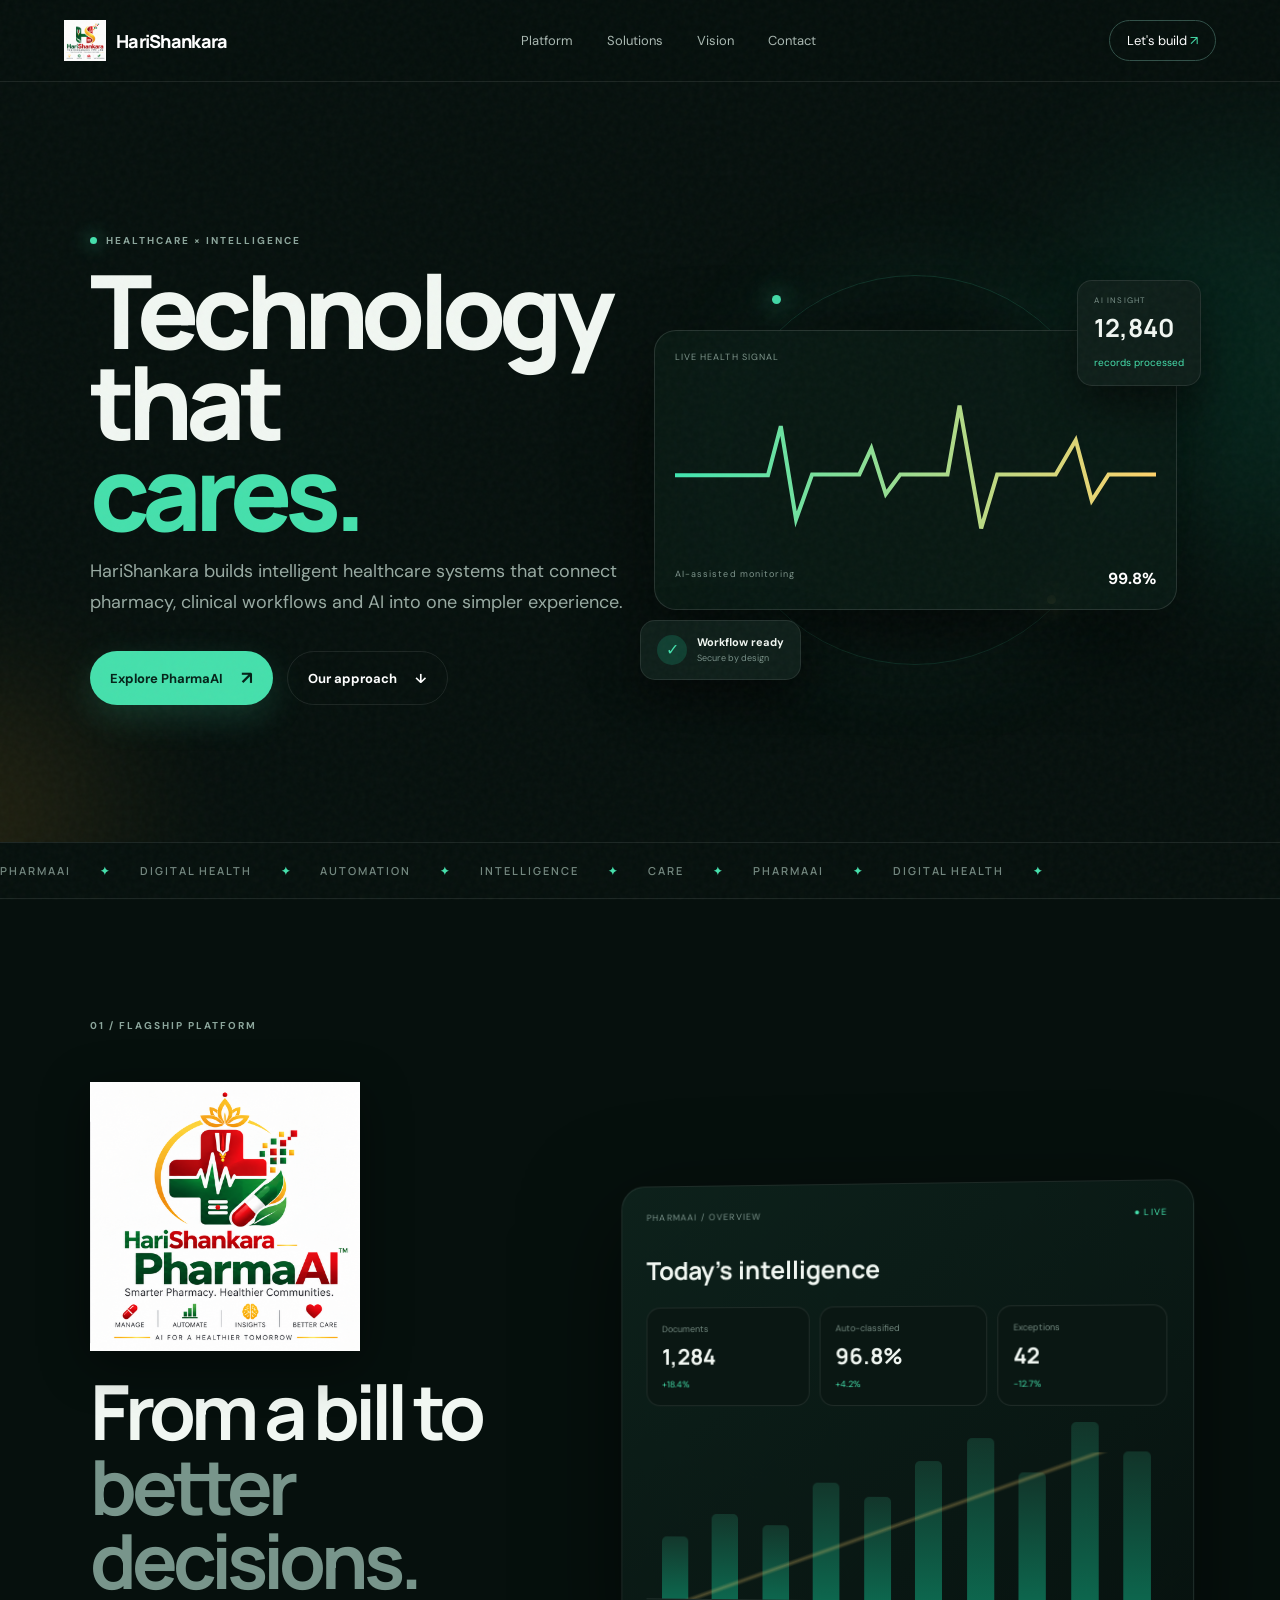
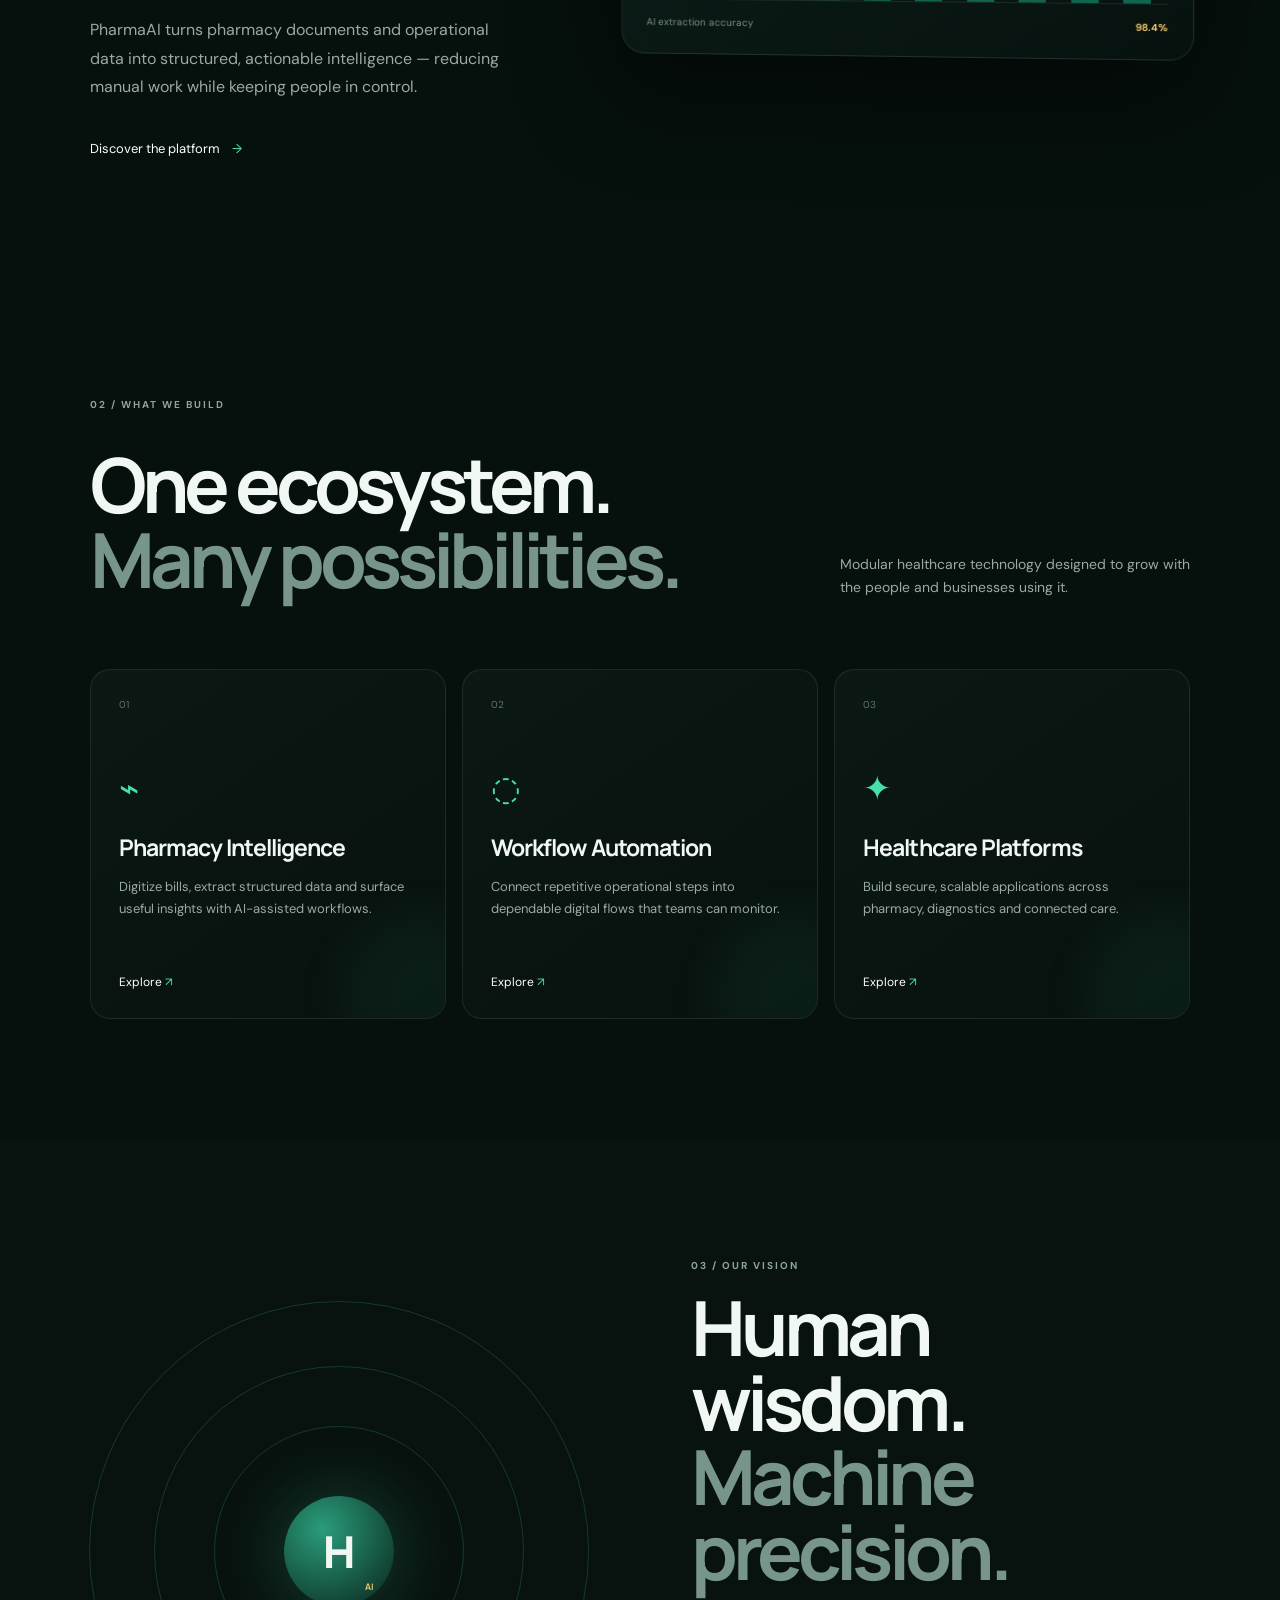
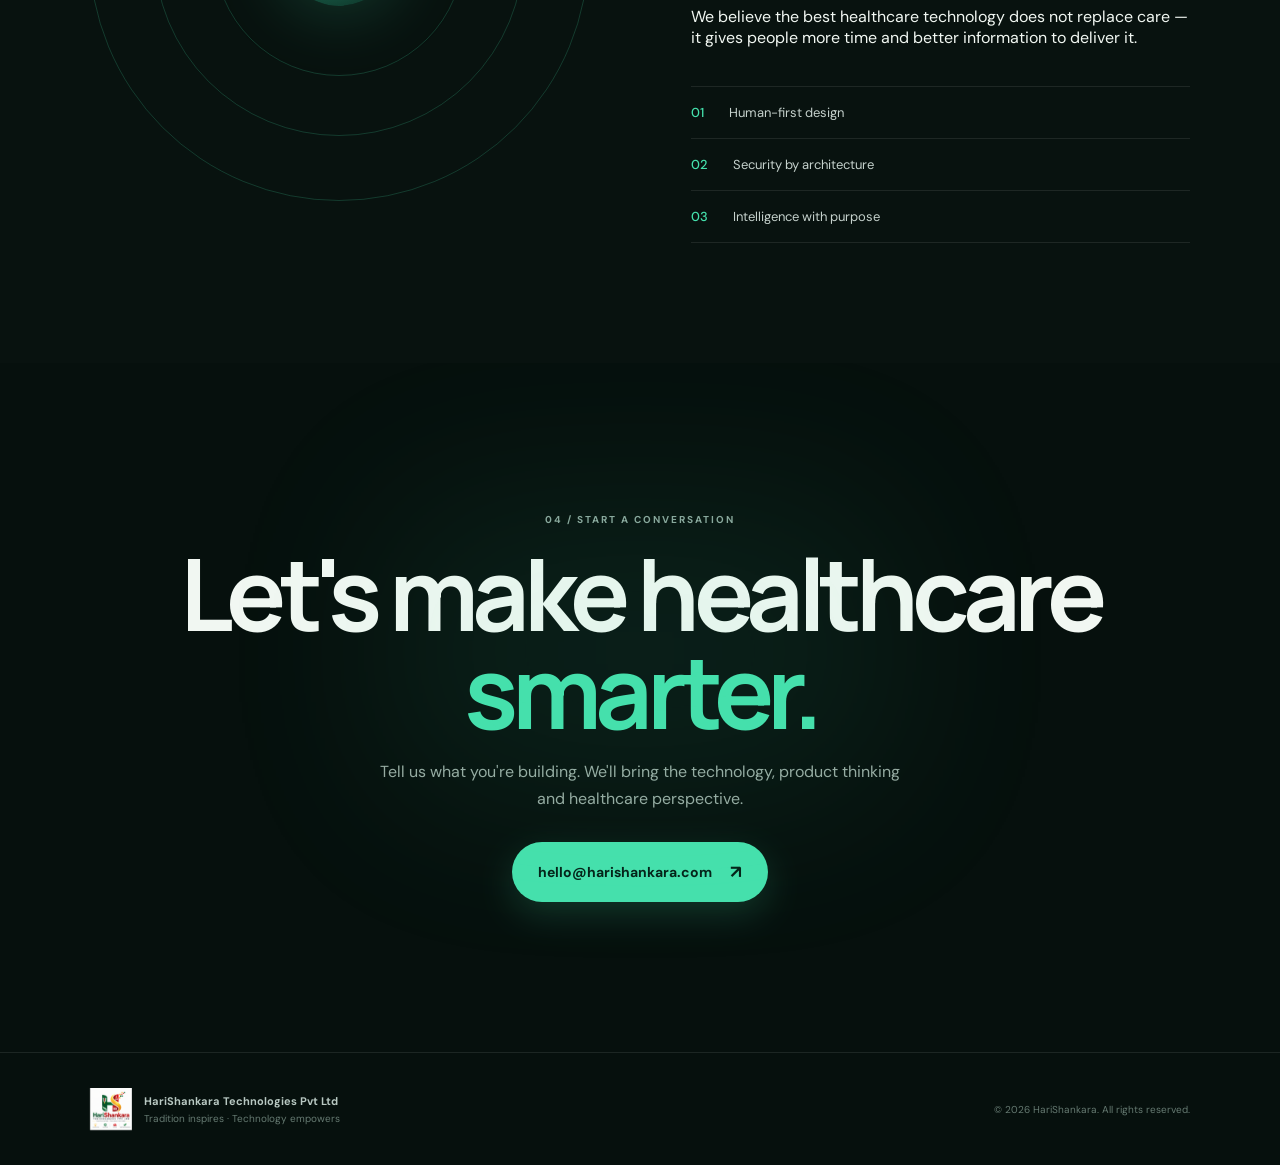
==== index.html @ b78aa800 "feat: add initial website structure with HTML, CSS, and JavaScript for HariShankara Technologies" ====
<!doctype html><html lang="en"><head><meta charset="utf-8"><meta name="viewport" content="width=device-width,initial-scale=1"><meta name="description" content="HariShankara Technologies — intelligent healthcare technology and PharmaAI solutions."><title>HariShankara — Healthcare, Reimagined</title><link rel="stylesheet" href="styles.css"></head><body>
<div class="noise"></div><header class="nav"><a class="brand" href="#top"><img src="assets/technologies-logo.png" alt="HariShankara Technologies"><span>HariShankara</span></a><nav><a href="#platform">Platform</a><a href="#solutions">Solutions</a><a href="#vision">Vision</a><a href="#contact">Contact</a></nav><a class="nav-cta" href="#contact">Let's build <span>↗</span></a><button class="menu" aria-label="Menu">☰</button></header>
<main id="top">
<section class="hero"><div class="hero-orb orb1"></div><div class="hero-orb orb2"></div><div class="hero-copy"><div class="eyebrow"><i></i> HEALTHCARE × INTELLIGENCE</div><h1>Technology that<br><em>cares.</em></h1><p>HariShankara builds intelligent healthcare systems that connect pharmacy, clinical workflows and AI into one simpler experience.</p><div class="hero-actions"><a class="primary" href="#platform">Explore PharmaAI <span>↗</span></a><a class="ghost" href="#vision">Our approach <span>↓</span></a></div></div><div class="hero-visual"><div class="halo"></div><div class="pulse-card"><div class="pulse-head"><span>LIVE HEALTH SIGNAL</span><b>● ONLINE</b></div><svg viewBox="0 0 600 220" preserveAspectRatio="none"><defs><linearGradient id="g" x1="0" x2="1"><stop offset="0" stop-color="#41e6b1"/><stop offset="1" stop-color="#ffd36b"/></linearGradient></defs><path d="M0 125 C50 125 58 125 92 125 L116 125 132 65 151 179 171 124 212 124 230 124 245 92 263 148 281 124 320 124 340 124 355 40 382 190 402 124 451 124 475 124 500 82 520 156 541 124 600 124" fill="none" stroke="url(#g)" stroke-width="5" stroke-linecap="round"/></svg><div class="signal-foot"><span>AI-assisted monitoring</span><strong>99.8%</strong></div></div><div class="float-card card-a"><small>AI INSIGHT</small><strong>12,840</strong><span>records processed</span></div><div class="float-card card-b"><span class="check">✓</span><div><strong>Workflow ready</strong><small>Secure by design</small></div></div></div></section>
<section class="ticker"><div>PHARMAAI <span>✦</span> DIGITAL HEALTH <span>✦</span> AUTOMATION <span>✦</span> INTELLIGENCE <span>✦</span> CARE <span>✦</span> PHARMAAI <span>✦</span> DIGITAL HEALTH <span>✦</span></div></section>
<section class="platform" id="platform"><div class="section-label">01 / FLAGSHIP PLATFORM</div><div class="platform-grid"><div><div class="logo-wrap"><img src="assets/pharmaai-logo.png" alt="HariShankara PharmaAI"></div><h2>From a bill to<br><span>better decisions.</span></h2><p class="lead">PharmaAI turns pharmacy documents and operational data into structured, actionable intelligence — reducing manual work while keeping people in control.</p><a class="text-link" href="#contact">Discover the platform <span>→</span></a></div><div class="dashboard"><div class="dash-top"><span>PHARMAAI / OVERVIEW</span><span>● LIVE</span></div><div class="dash-title">Today's intelligence</div><div class="metrics"><div><small>Documents</small><b>1,284</b><span>+18.4%</span></div><div><small>Auto-classified</small><b>96.8%</b><span>+4.2%</span></div><div><small>Exceptions</small><b>42</b><span>−12.7%</span></div></div><div class="chart"><div class="bars"><i style="height:35%"></i><i style="height:48%"></i><i style="height:42%"></i><i style="height:66%"></i><i style="height:58%"></i><i style="height:78%"></i><i style="height:91%"></i><i style="height:72%"></i><i style="height:100%"></i><i style="height:84%"></i></div><div class="chart-line"></div></div><div class="dash-bottom"><span>AI extraction accuracy</span><strong>98.4%</strong></div></div></div></section>
<section class="solutions" id="solutions"><div class="section-label">02 / WHAT WE BUILD</div><div class="section-head"><h2>One ecosystem.<br><span>Many possibilities.</span></h2><p>Modular healthcare technology designed to grow with the people and businesses using it.</p></div><div class="solution-grid"><article><div class="num">01</div><div class="icon">⌁</div><h3>Pharmacy Intelligence</h3><p>Digitize bills, extract structured data and surface useful insights with AI-assisted workflows.</p><a href="#contact">Explore <span>↗</span></a></article><article><div class="num">02</div><div class="icon">◌</div><h3>Workflow Automation</h3><p>Connect repetitive operational steps into dependable digital flows that teams can monitor.</p><a href="#contact">Explore <span>↗</span></a></article><article><div class="num">03</div><div class="icon">✦</div><h3>Healthcare Platforms</h3><p>Build secure, scalable applications across pharmacy, diagnostics and connected care.</p><a href="#contact">Explore <span>↗</span></a></article></div></section>
<section class="vision" id="vision"><div class="vision-art"><div class="ring r1"></div><div class="ring r2"></div><div class="ring r3"></div><div class="core"><span>H</span><small>AI</small></div></div><div class="vision-copy"><div class="section-label">03 / OUR VISION</div><h2>Human wisdom.<br><span>Machine precision.</span></h2><p>We believe the best healthcare technology does not replace care — it gives people more time and better information to deliver it.</p><div class="principles"><div><b>01</b><span>Human-first design</span></div><div><b>02</b><span>Security by architecture</span></div><div><b>03</b><span>Intelligence with purpose</span></div></div></div></section>
<section class="contact" id="contact"><div class="contact-glow"></div><div class="section-label">04 / START A CONVERSATION</div><h2>Let's make healthcare<br><em>smarter.</em></h2><p>Tell us what you're building. We'll bring the technology, product thinking and healthcare perspective.</p><a class="primary large" href="mailto:hello@harishankara.com">hello@harishankara.com <span>↗</span></a></section>
</main><footer><div class="footer-brand"><img src="assets/technologies-logo.png" alt="HariShankara"><div><strong>HariShankara Technologies Pvt Ltd</strong><span>Tradition inspires · Technology empowers</span></div></div><div>© 2026 HariShankara. All rights reserved.</div></footer><script src="script.js"></script></body></html>
---- styles.css ----
@import url('https://fonts.googleapis.com/css2?family=DM+Sans:wght@400;500;600;700&family=Manrope:wght@400;500;600;700;800&display=swap');
:root{--bg:#06100d;--panel:#0b1814;--text:#f1f7f2;--muted:#98aaa2;--green:#45e0ac;--green2:#0e8f68;--gold:#f2c86b;--red:#d95a45;--line:rgba(255,255,255,.09)}*{box-sizing:border-box}html{scroll-behavior:smooth}body{margin:0;background:var(--bg);color:var(--text);font-family:'DM Sans',sans-serif;overflow-x:hidden}.noise{position:fixed;inset:0;pointer-events:none;opacity:.035;z-index:20;background-image:url("data:image/svg+xml,%3Csvg viewBox='0 0 180 180' xmlns='http://www.w3.org/2000/svg'%3E%3Cfilter id='n'%3E%3CfeTurbulence type='fractalNoise' baseFrequency='.9' numOctaves='3' stitchTiles='stitch'/%3E%3C/filter%3E%3Crect width='100%25' height='100%25' filter='url(%23n)'/%3E%3C/svg%3E")}.nav{height:82px;display:flex;align-items:center;justify-content:space-between;padding:0 5vw;border-bottom:1px solid var(--line);position:sticky;top:0;z-index:10;background:rgba(6,16,13,.78);backdrop-filter:blur(18px)}.brand{display:flex;align-items:center;gap:10px;color:white;text-decoration:none;font-family:Manrope;font-weight:800;letter-spacing:-.04em;font-size:18px}.brand img{width:42px;height:42px;object-fit:contain;mix-blend-mode:screen}.nav nav{display:flex;gap:34px}.nav nav a{color:#aab9b2;text-decoration:none;font-size:13px}.nav nav a:hover{color:white}.nav-cta{border:1px solid #315048;color:white;text-decoration:none;padding:11px 17px;border-radius:30px;font-size:13px}.nav-cta span,.text-link span,article a span{color:var(--green)}.menu{display:none;background:none;border:0;color:white;font-size:25px}.hero{min-height:760px;padding:95px 7vw 80px;display:grid;grid-template-columns:1fr 1fr;align-items:center;position:relative;overflow:hidden}.hero-copy{position:relative;z-index:2;max-width:700px}.eyebrow,.section-label{font-size:10px;letter-spacing:.2em;color:#8ca69c;font-weight:700}.eyebrow{display:flex;gap:9px;align-items:center}.eyebrow i{width:7px;height:7px;background:var(--green);border-radius:50%;box-shadow:0 0 18px var(--green)}h1,h2{font-family:Manrope;letter-spacing:-.065em;margin:18px 0}h1{font-size:clamp(60px,8vw,116px);line-height:.89;font-weight:800}h1 em,h2 em{font-style:normal;color:var(--green)}.hero-copy p{max-width:590px;color:var(--muted);font-size:18px;line-height:1.7}.hero-actions{display:flex;gap:14px;margin-top:34px}.primary,.ghost{display:inline-flex;gap:18px;align-items:center;text-decoration:none;border-radius:40px;padding:15px 20px;font-size:13px;font-weight:700}.primary{background:var(--green);color:#042218;box-shadow:0 12px 35px rgba(69,224,172,.17)}.primary span{font-size:18px}.ghost{border:1px solid var(--line);color:white}.hero-visual{height:500px;position:relative;display:flex;align-items:center;justify-content:center}.halo{width:390px;height:390px;border:1px solid rgba(69,224,172,.16);border-radius:50%;box-shadow:0 0 120px rgba(69,224,172,.07),inset 0 0 100px rgba(69,224,172,.04);animation:spin 22s linear infinite}.halo:after,.halo:before{content:'';position:absolute;width:9px;height:9px;border-radius:50%;background:var(--green);box-shadow:0 0 25px var(--green);top:15%;left:24%}.halo:after{top:75%;left:74%;background:var(--gold);box-shadow:0 0 25px var(--gold)}.pulse-card{position:absolute;width:min(540px,95%);padding:20px;background:rgba(10,26,21,.85);border:1px solid rgba(255,255,255,.12);border-radius:22px;box-shadow:0 30px 80px #0008;backdrop-filter:blur(16px);animation:float 6s ease-in-out infinite}.pulse-head,.signal-foot{display:flex;justify-content:space-between;font-size:9px;letter-spacing:.12em;color:#7e958c}.pulse-head b{color:var(--green);font-weight:500}.pulse-card svg{width:100%;height:180px;margin:10px 0}.signal-foot strong{color:white;font-size:16px;letter-spacing:0}.float-card{position:absolute;background:#0e1e19;border:1px solid var(--line);padding:14px 16px;border-radius:15px;box-shadow:0 20px 45px #0008}.card-a{right:-2%;top:12%;animation:float 5s 1s ease-in-out infinite}.card-a small{display:block;color:#789088;font-size:8px;letter-spacing:.15em}.card-a strong{display:block;font:700 25px Manrope;margin:5px 0}.card-a span{font-size:10px;color:var(--green)}.card-b{left:0;bottom:8%;display:flex;gap:10px;align-items:center;animation:float 5s .5s ease-in-out infinite}.card-b .check{width:30px;height:30px;display:grid;place-items:center;border-radius:50%;background:#103f31;color:var(--green)}.card-b strong,.card-b small{display:block}.card-b strong{font-size:11px}.card-b small{font-size:9px;color:#789088;margin-top:3px}.orb1,.orb2{position:absolute;border-radius:50%;filter:blur(80px);opacity:.18}.orb1{width:400px;height:400px;background:#087b5a;right:-180px;top:80px}.orb2{width:250px;height:250px;background:#b37d24;left:-150px;bottom:-100px}.ticker{border-block:1px solid var(--line);overflow:hidden;white-space:nowrap;color:#73877f;font:600 11px Manrope;letter-spacing:.18em;padding:20px 0}.ticker div{display:inline-block;animation:marquee 22s linear infinite}.ticker span{color:var(--green);padding:0 25px}.platform,.solutions,.vision{padding:120px 7vw}.platform-grid{display:grid;grid-template-columns:.85fr 1.15fr;gap:8vw;align-items:center;margin-top:50px}.logo-wrap img{width:270px;max-width:80%;object-fit:contain;filter:drop-shadow(0 12px 25px #0007)}h2{font-size:clamp(45px,6vw,76px);line-height:.98}h2 span{color:#78958b}.lead{color:var(--muted);line-height:1.8;font-size:16px;max-width:530px}.text-link{display:inline-flex;gap:12px;color:white;text-decoration:none;margin-top:22px;font-size:13px}.dashboard{background:linear-gradient(145deg,#0d211b,#07120f);border:1px solid var(--line);border-radius:24px;padding:25px;box-shadow:0 30px 100px #0008;transform:perspective(1200px) rotateY(-4deg);transition:.6s}.dashboard:hover{transform:perspective(1200px) rotateY(0) translateY(-5px)}.dash-top{display:flex;justify-content:space-between;font-size:9px;letter-spacing:.13em;color:#789088}.dash-top span:last-child{color:var(--green)}.dash-title{font:700 25px Manrope;margin:30px 0 20px}.metrics{display:grid;grid-template-columns:repeat(3,1fr);gap:10px}.metrics>div{padding:15px;background:#0a1713;border:1px solid var(--line);border-radius:14px}.metrics small,.metrics b,.metrics span{display:block}.metrics small{color:#71877e;font-size:9px}.metrics b{font:700 22px Manrope;margin:7px 0}.metrics span{color:var(--green);font-size:9px}.chart{height:180px;margin-top:16px;border-bottom:1px solid var(--line);position:relative;overflow:hidden}.bars{height:100%;display:flex;align-items:end;gap:5%;padding:0 3%}.bars i{flex:1;background:linear-gradient(to top,#0d674e,rgba(69,224,172,.15));border-radius:5px 5px 0 0;animation:bars 1.5s ease-out both}.chart-line{position:absolute;inset:30px 0 0;background:linear-gradient(160deg,transparent 48%,rgba(242,200,107,.65) 49%,transparent 50%);opacity:.45}.dash-bottom{display:flex;justify-content:space-between;margin-top:16px;color:#7b9189;font-size:10px}.dash-bottom strong{color:var(--gold)}.section-head{display:flex;align-items:end;justify-content:space-between;margin-top:18px}.section-head p{max-width:350px;color:var(--muted);line-height:1.7;font-size:14px}.solution-grid{display:grid;grid-template-columns:repeat(3,1fr);gap:16px;margin-top:55px}.solution-grid article{min-height:350px;background:linear-gradient(145deg,#0b1814,#08110e);border:1px solid var(--line);border-radius:20px;padding:28px;position:relative;overflow:hidden;transition:.4s}.solution-grid article:before{content:'';position:absolute;width:180px;height:180px;border-radius:50%;background:var(--green);opacity:.05;filter:blur(25px);right:-70px;bottom:-70px}.solution-grid article:hover{transform:translateY(-9px);border-color:#295b4c}.num{color:#5f756d;font-size:10px}.icon{font-size:34px;color:var(--green);margin:55px 0 20px}.solution-grid h3{font:700 23px Manrope;letter-spacing:-.04em;margin:0 0 10px}.solution-grid p{font-size:13px;line-height:1.7;color:var(--muted);max-width:320px}.solution-grid a{position:absolute;bottom:28px;color:white;text-decoration:none;font-size:12px}.vision{display:grid;grid-template-columns:1fr 1fr;gap:8vw;align-items:center;background:#08120f}.vision-art{height:520px;display:grid;place-items:center;position:relative}.ring{position:absolute;border:1px solid rgba(69,224,172,.2);border-radius:50%}.r1{width:250px;height:250px;animation:pulse 4s infinite}.r2{width:370px;height:370px;animation:pulse 4s .8s infinite}.r3{width:500px;height:500px;animation:pulse 4s 1.6s infinite}.core{width:110px;height:110px;border-radius:50%;background:radial-gradient(circle at 35% 30%,#2a9c7b,#09241b);display:grid;place-items:center;box-shadow:0 0 70px rgba(69,224,172,.25);font:800 44px Manrope;z-index:2}.core small{font:700 9px Manrope;position:absolute;margin:70px 0 0 60px;color:var(--gold)}.principles{margin-top:38px;border-top:1px solid var(--line)}.principles div{display:flex;gap:25px;padding:17px 0;border-bottom:1px solid var(--line);font-size:13px}.principles b{color:var(--green);font-weight:500}.principles span{color:#c5d1cc}.contact{padding:150px 7vw;text-align:center;position:relative;overflow:hidden}.contact h2{font-size:clamp(55px,8vw,100px)}.contact p{color:var(--muted);max-width:550px;margin:0 auto 30px;line-height:1.7}.contact-glow{position:absolute;width:500px;height:300px;background:var(--green);opacity:.08;filter:blur(100px);left:50%;transform:translateX(-50%);top:20%}.large{padding:18px 26px;font-size:14px}footer{border-top:1px solid var(--line);padding:35px 7vw;display:flex;justify-content:space-between;align-items:center;color:#667a72;font-size:10px}.footer-brand{display:flex;gap:12px;align-items:center}.footer-brand img{width:42px;height:42px;object-fit:contain}.footer-brand strong,.footer-brand span{display:block}.footer-brand strong{color:#b8c8c2;font-size:11px}.footer-brand span{margin-top:4px}.footer-brand img{mix-blend-mode:screen}@keyframes float{50%{transform:translateY(-12px)}}@keyframes spin{to{transform:rotate(360deg)}}@keyframes marquee{to{transform:translateX(-50%)}}@keyframes bars{from{height:0!important}}@keyframes pulse{50%{transform:scale(1.08);opacity:.55}}@media(max-width:900px){.nav nav,.nav-cta{display:none}.menu{display:block}.hero,.platform-grid,.vision{grid-template-columns:1fr}.hero{padding-top:65px}.hero-visual{margin-top:40px;height:440px}.platform,.solutions,.vision{padding:85px 6vw}.section-head{display:block}.section-head p{margin-top:-5px}.solution-grid{grid-template-columns:1fr}.vision-art{height:390px}.r3{width:360px;height:360px}.r2{width:280px;height:280px}.r1{width:190px;height:190px}.contact{padding:110px 6vw}footer{display:block}.footer-brand{margin-bottom:20px}}@media(max-width:560px){h1{font-size:60px}.hero-copy p{font-size:15px}.hero-visual{height:350px}.halo{width:270px;height:270px}.pulse-card{padding:13px}.pulse-card svg{height:120px}.card-a{right:-4%;top:5%}.card-b{left:-5%;bottom:0}.metrics{grid-template-columns:1fr}.dashboard{padding:17px}.logo-wrap img{width:230px}.hero-actions{flex-direction:column;align-items:flex-start}}
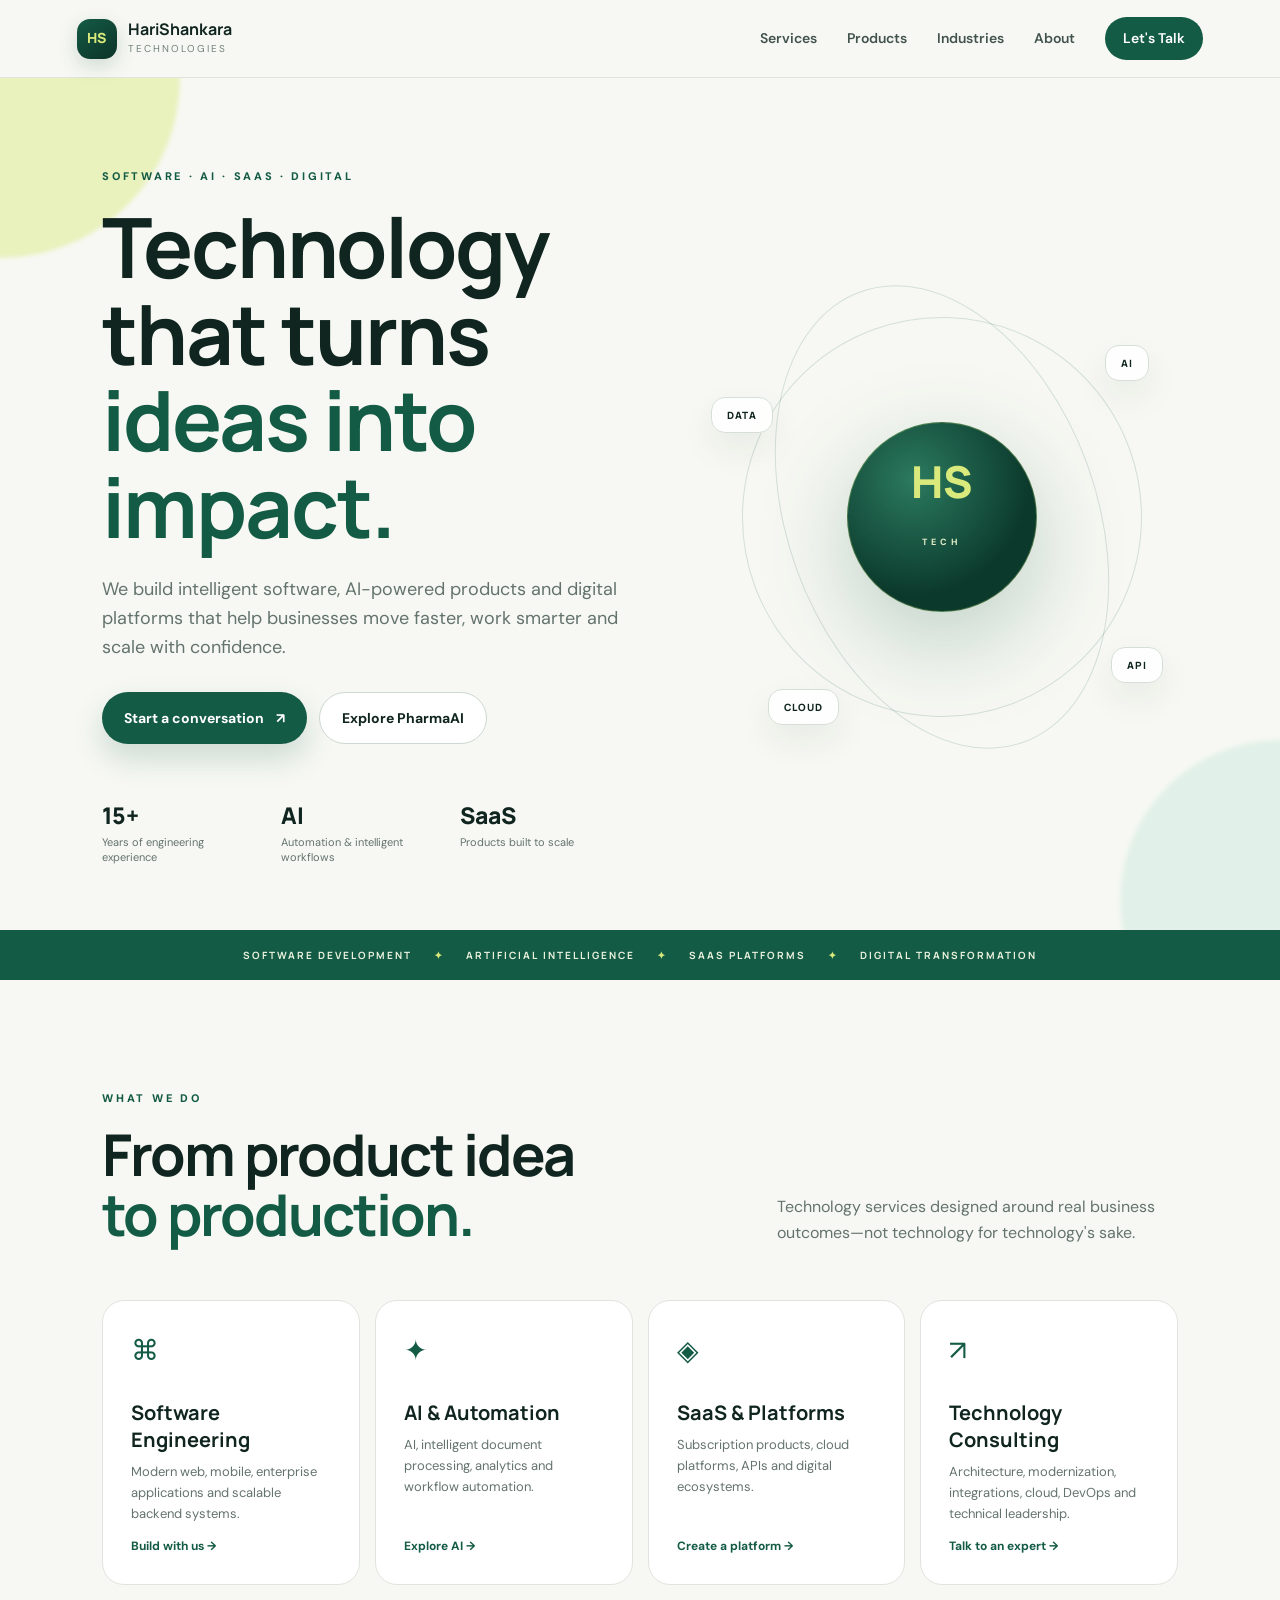
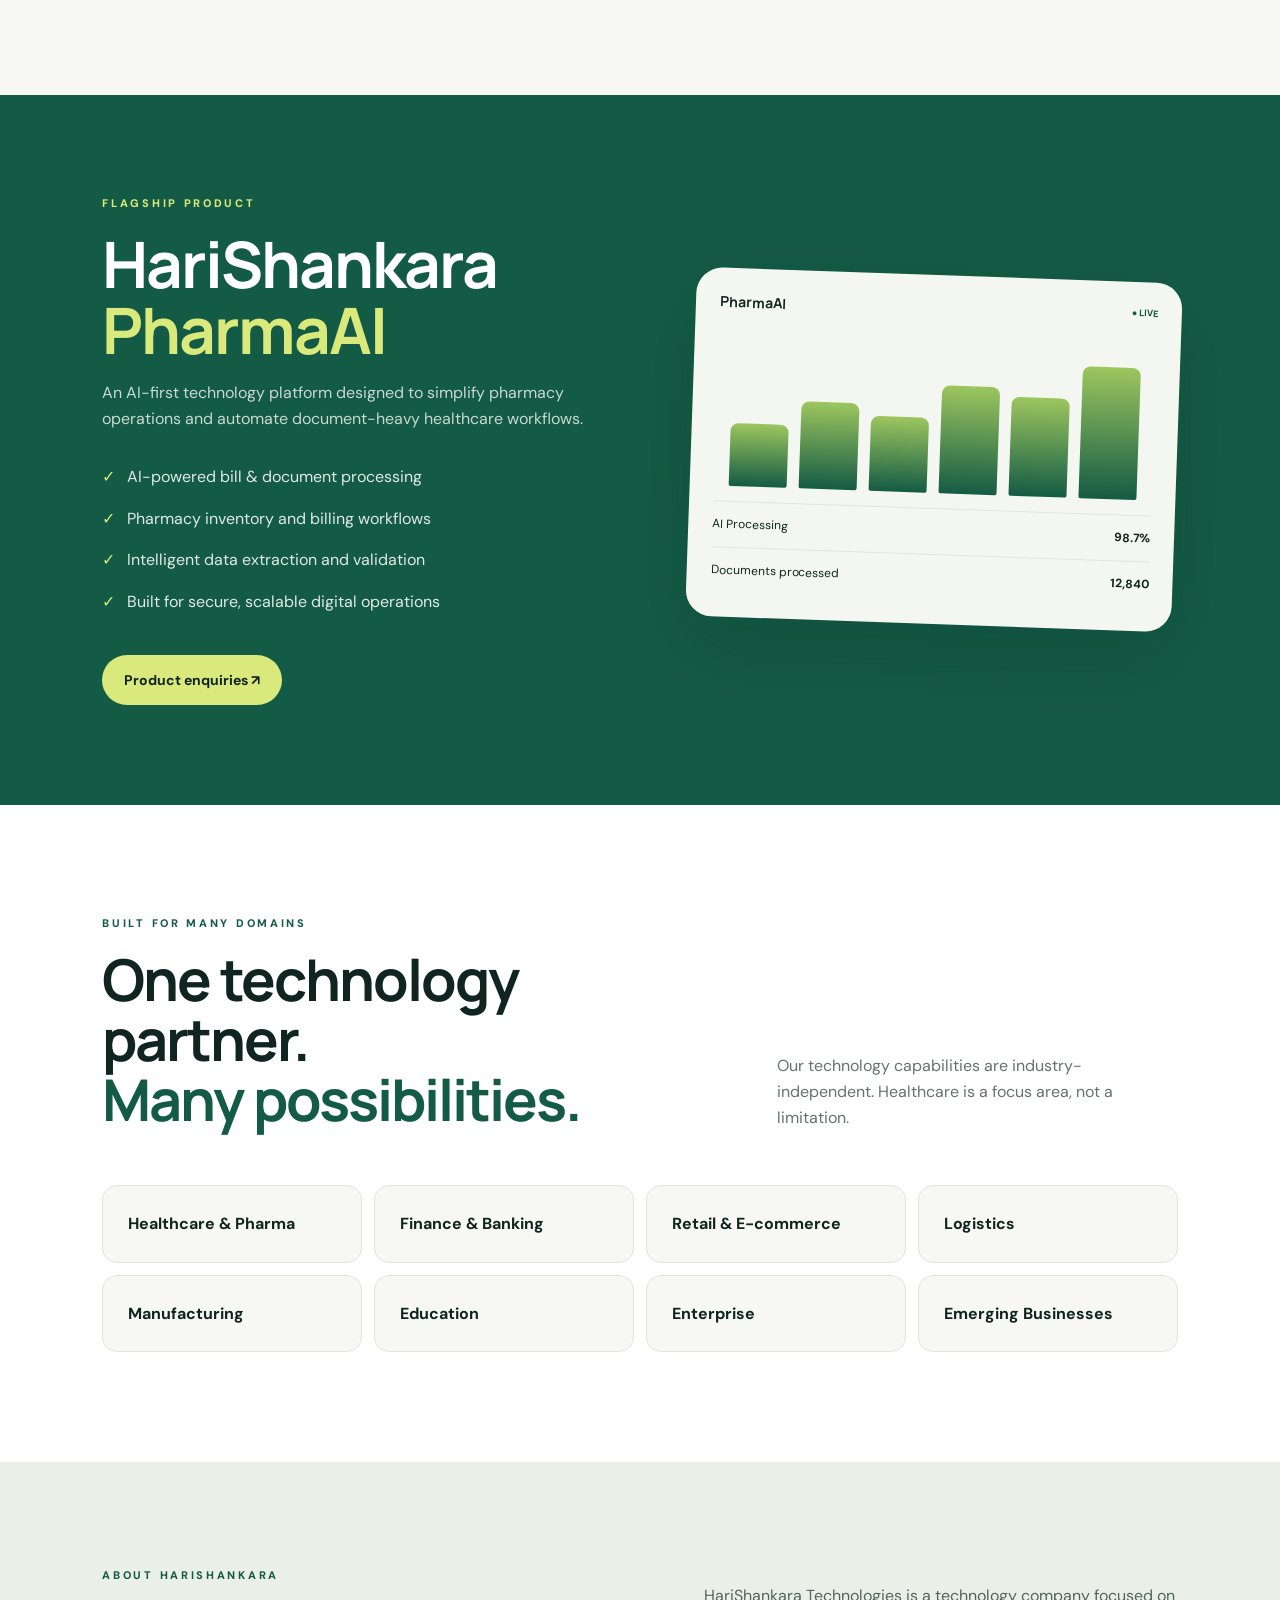
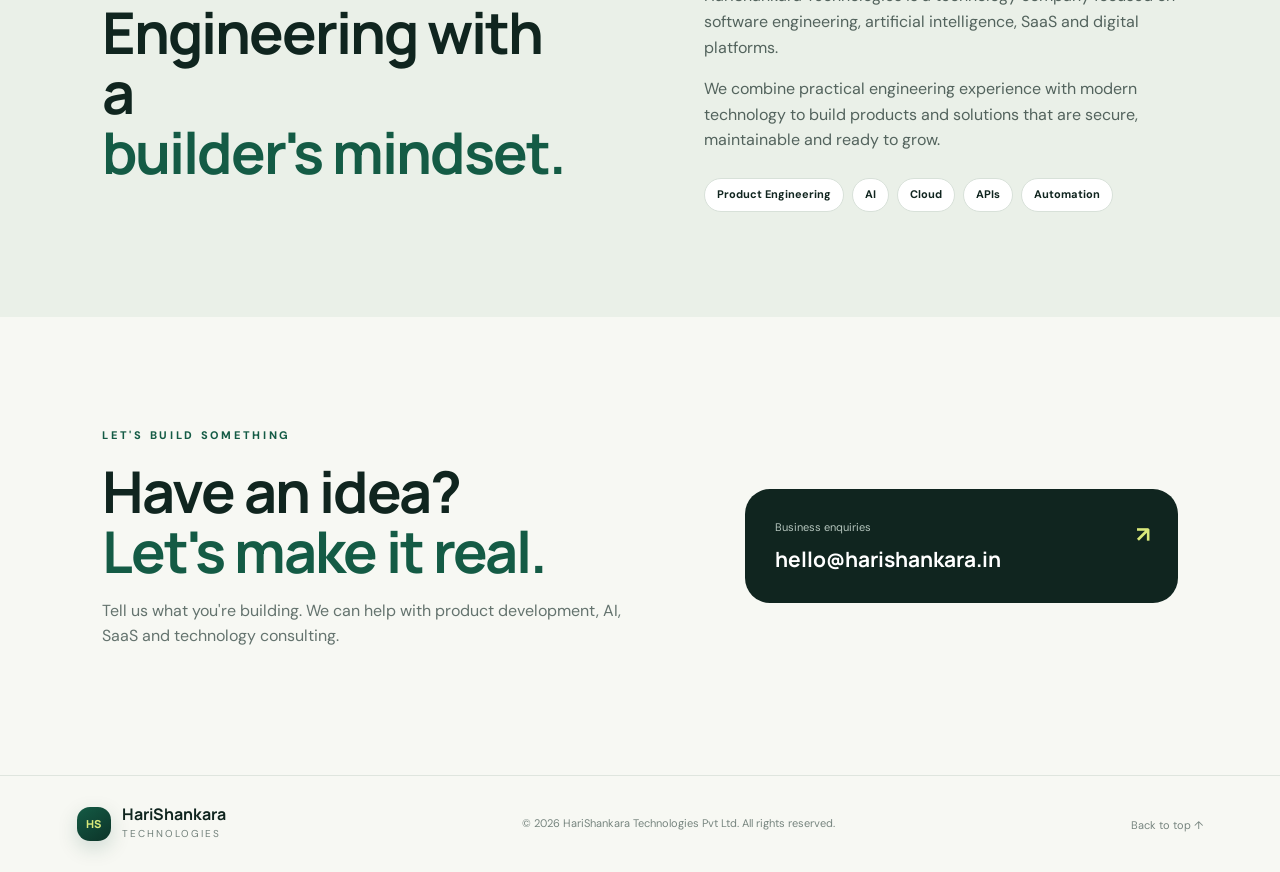
==== commit 96e48be9: "feat: update website content and structure for HariShankara Technologies" ====
--- a/index.html
+++ b/index.html
@@ -1,10 +1,11 @@
-<!doctype html><html lang="en"><head><meta charset="utf-8"><meta name="viewport" content="width=device-width,initial-scale=1"><meta name="description" content="HariShankara Technologies — intelligent healthcare technology and PharmaAI solutions."><title>HariShankara — Healthcare, Reimagined</title><link rel="stylesheet" href="styles.css"></head><body>
-<div class="noise"></div><header class="nav"><a class="brand" href="#top"><img src="assets/technologies-logo.png" alt="HariShankara Technologies"><span>HariShankara</span></a><nav><a href="#platform">Platform</a><a href="#solutions">Solutions</a><a href="#vision">Vision</a><a href="#contact">Contact</a></nav><a class="nav-cta" href="#contact">Let's build <span>↗</span></a><button class="menu" aria-label="Menu">☰</button></header>
-<main id="top">
-<section class="hero"><div class="hero-orb orb1"></div><div class="hero-orb orb2"></div><div class="hero-copy"><div class="eyebrow"><i></i> HEALTHCARE × INTELLIGENCE</div><h1>Technology that<br><em>cares.</em></h1><p>HariShankara builds intelligent healthcare systems that connect pharmacy, clinical workflows and AI into one simpler experience.</p><div class="hero-actions"><a class="primary" href="#platform">Explore PharmaAI <span>↗</span></a><a class="ghost" href="#vision">Our approach <span>↓</span></a></div></div><div class="hero-visual"><div class="halo"></div><div class="pulse-card"><div class="pulse-head"><span>LIVE HEALTH SIGNAL</span><b>● ONLINE</b></div><svg viewBox="0 0 600 220" preserveAspectRatio="none"><defs><linearGradient id="g" x1="0" x2="1"><stop offset="0" stop-color="#41e6b1"/><stop offset="1" stop-color="#ffd36b"/></linearGradient></defs><path d="M0 125 C50 125 58 125 92 125 L116 125 132 65 151 179 171 124 212 124 230 124 245 92 263 148 281 124 320 124 340 124 355 40 382 190 402 124 451 124 475 124 500 82 520 156 541 124 600 124" fill="none" stroke="url(#g)" stroke-width="5" stroke-linecap="round"/></svg><div class="signal-foot"><span>AI-assisted monitoring</span><strong>99.8%</strong></div></div><div class="float-card card-a"><small>AI INSIGHT</small><strong>12,840</strong><span>records processed</span></div><div class="float-card card-b"><span class="check">✓</span><div><strong>Workflow ready</strong><small>Secure by design</small></div></div></div></section>
-<section class="ticker"><div>PHARMAAI <span>✦</span> DIGITAL HEALTH <span>✦</span> AUTOMATION <span>✦</span> INTELLIGENCE <span>✦</span> CARE <span>✦</span> PHARMAAI <span>✦</span> DIGITAL HEALTH <span>✦</span></div></section>
-<section class="platform" id="platform"><div class="section-label">01 / FLAGSHIP PLATFORM</div><div class="platform-grid"><div><div class="logo-wrap"><img src="assets/pharmaai-logo.png" alt="HariShankara PharmaAI"></div><h2>From a bill to<br><span>better decisions.</span></h2><p class="lead">PharmaAI turns pharmacy documents and operational data into structured, actionable intelligence — reducing manual work while keeping people in control.</p><a class="text-link" href="#contact">Discover the platform <span>→</span></a></div><div class="dashboard"><div class="dash-top"><span>PHARMAAI / OVERVIEW</span><span>● LIVE</span></div><div class="dash-title">Today's intelligence</div><div class="metrics"><div><small>Documents</small><b>1,284</b><span>+18.4%</span></div><div><small>Auto-classified</small><b>96.8%</b><span>+4.2%</span></div><div><small>Exceptions</small><b>42</b><span>−12.7%</span></div></div><div class="chart"><div class="bars"><i style="height:35%"></i><i style="height:48%"></i><i style="height:42%"></i><i style="height:66%"></i><i style="height:58%"></i><i style="height:78%"></i><i style="height:91%"></i><i style="height:72%"></i><i style="height:100%"></i><i style="height:84%"></i></div><div class="chart-line"></div></div><div class="dash-bottom"><span>AI extraction accuracy</span><strong>98.4%</strong></div></div></div></section>
-<section class="solutions" id="solutions"><div class="section-label">02 / WHAT WE BUILD</div><div class="section-head"><h2>One ecosystem.<br><span>Many possibilities.</span></h2><p>Modular healthcare technology designed to grow with the people and businesses using it.</p></div><div class="solution-grid"><article><div class="num">01</div><div class="icon">⌁</div><h3>Pharmacy Intelligence</h3><p>Digitize bills, extract structured data and surface useful insights with AI-assisted workflows.</p><a href="#contact">Explore <span>↗</span></a></article><article><div class="num">02</div><div class="icon">◌</div><h3>Workflow Automation</h3><p>Connect repetitive operational steps into dependable digital flows that teams can monitor.</p><a href="#contact">Explore <span>↗</span></a></article><article><div class="num">03</div><div class="icon">✦</div><h3>Healthcare Platforms</h3><p>Build secure, scalable applications across pharmacy, diagnostics and connected care.</p><a href="#contact">Explore <span>↗</span></a></article></div></section>
-<section class="vision" id="vision"><div class="vision-art"><div class="ring r1"></div><div class="ring r2"></div><div class="ring r3"></div><div class="core"><span>H</span><small>AI</small></div></div><div class="vision-copy"><div class="section-label">03 / OUR VISION</div><h2>Human wisdom.<br><span>Machine precision.</span></h2><p>We believe the best healthcare technology does not replace care — it gives people more time and better information to deliver it.</p><div class="principles"><div><b>01</b><span>Human-first design</span></div><div><b>02</b><span>Security by architecture</span></div><div><b>03</b><span>Intelligence with purpose</span></div></div></div></section>
-<section class="contact" id="contact"><div class="contact-glow"></div><div class="section-label">04 / START A CONVERSATION</div><h2>Let's make healthcare<br><em>smarter.</em></h2><p>Tell us what you're building. We'll bring the technology, product thinking and healthcare perspective.</p><a class="primary large" href="mailto:hello@harishankara.com">hello@harishankara.com <span>↗</span></a></section>
-</main><footer><div class="footer-brand"><img src="assets/technologies-logo.png" alt="HariShankara"><div><strong>HariShankara Technologies Pvt Ltd</strong><span>Tradition inspires · Technology empowers</span></div></div><div>© 2026 HariShankara. All rights reserved.</div></footer><script src="script.js"></script></body></html>
+<!doctype html><html lang="en"><head><meta charset="utf-8"><meta name="viewport" content="width=device-width,initial-scale=1"><meta name="description" content="HariShankara Technologies — software, AI, SaaS and digital solutions for modern businesses."><title>HariShankara Technologies</title><link rel="stylesheet" href="styles.css"></head><body>
+<header class="nav"><a class="brand" href="#home"><span class="mark">HS</span><span><b>HariShankara</b><small>Technologies</small></span></a><nav><a href="#services">Services</a><a href="#products">Products</a><a href="#industries">Industries</a><a href="#about">About</a><a class="nav-cta" href="#contact">Let's Talk</a></nav><button class="menu" aria-label="Open menu">☰</button></header>
+<main id="home">
+<section class="hero"><div class="glow g1"></div><div class="glow g2"></div><div class="hero-copy"><div class="eyebrow">SOFTWARE · AI · SAAS · DIGITAL</div><h1>Technology that turns <em>ideas into impact.</em></h1><p>We build intelligent software, AI-powered products and digital platforms that help businesses move faster, work smarter and scale with confidence.</p><div class="actions"><a class="btn primary" href="#contact">Start a conversation <span>↗</span></a><a class="btn ghost" href="#products">Explore PharmaAI</a></div><div class="stats"><div><strong>15+</strong><span>Years of engineering experience</span></div><div><strong>AI</strong><span>Automation & intelligent workflows</span></div><div><strong>SaaS</strong><span>Products built to scale</span></div></div></div><div class="hero-art"><div class="orbit o1"></div><div class="orbit o2"></div><div class="core"><span>HS</span><small>TECH</small></div><div class="node n1">AI</div><div class="node n2">API</div><div class="node n3">CLOUD</div><div class="node n4">DATA</div></div></section>
+<section class="marquee"><span>SOFTWARE DEVELOPMENT</span><i>✦</i><span>ARTIFICIAL INTELLIGENCE</span><i>✦</i><span>SAAS PLATFORMS</span><i>✦</i><span>DIGITAL TRANSFORMATION</span></section>
+<section id="services" class="section"><div class="section-head"><div><div class="eyebrow">WHAT WE DO</div><h2>From product idea<br><em>to production.</em></h2></div><p>Technology services designed around real business outcomes—not technology for technology's sake.</p></div><div class="cards services"><article><span class="icon">⌘</span><h3>Software Engineering</h3><p>Modern web, mobile, enterprise applications and scalable backend systems.</p><a href="#contact">Build with us →</a></article><article><span class="icon">✦</span><h3>AI & Automation</h3><p>AI, intelligent document processing, analytics and workflow automation.</p><a href="#contact">Explore AI →</a></article><article><span class="icon">◈</span><h3>SaaS & Platforms</h3><p>Subscription products, cloud platforms, APIs and digital ecosystems.</p><a href="#contact">Create a platform →</a></article><article><span class="icon">↗</span><h3>Technology Consulting</h3><p>Architecture, modernization, integrations, cloud, DevOps and technical leadership.</p><a href="#contact">Talk to an expert →</a></article></div></section>
+<section id="products" class="product"><div class="product-copy"><div class="eyebrow">FLAGSHIP PRODUCT</div><h2>HariShankara <em>PharmaAI</em></h2><p>An AI-first technology platform designed to simplify pharmacy operations and automate document-heavy healthcare workflows.</p><ul><li>AI-powered bill & document processing</li><li>Pharmacy inventory and billing workflows</li><li>Intelligent data extraction and validation</li><li>Built for secure, scalable digital operations</li></ul><a class="btn light" href="#contact">Product enquiries ↗</a></div><div class="product-screen"><div class="screen-top"><b>PharmaAI</b><span>● LIVE</span></div><div class="chart"><div class="bar b1"></div><div class="bar b2"></div><div class="bar b3"></div><div class="bar b4"></div><div class="bar b5"></div><div class="bar b6"></div></div><div class="screen-row"><span>AI Processing</span><b>98.7%</b></div><div class="screen-row"><span>Documents processed</span><b>12,840</b></div></div></section>
+<section id="industries" class="section industries"><div class="section-head"><div><div class="eyebrow">BUILT FOR MANY DOMAINS</div><h2>One technology partner.<br><em>Many possibilities.</em></h2></div><p>Our technology capabilities are industry-independent. Healthcare is a focus area, not a limitation.</p></div><div class="industry-grid"><div>Healthcare & Pharma</div><div>Finance & Banking</div><div>Retail & E-commerce</div><div>Logistics</div><div>Manufacturing</div><div>Education</div><div>Enterprise</div><div>Emerging Businesses</div></div></section>
+<section id="about" class="about"><div><div class="eyebrow">ABOUT HARISHANKARA</div><h2>Engineering with a<br><em>builder's mindset.</em></h2></div><div><p>HariShankara Technologies is a technology company focused on software engineering, artificial intelligence, SaaS and digital platforms.</p><p>We combine practical engineering experience with modern technology to build products and solutions that are secure, maintainable and ready to grow.</p><div class="pill-row"><span>Product Engineering</span><span>AI</span><span>Cloud</span><span>APIs</span><span>Automation</span></div></div></section>
+<section id="contact" class="contact"><div><div class="eyebrow">LET'S BUILD SOMETHING</div><h2>Have an idea?<br><em>Let's make it real.</em></h2><p>Tell us what you're building. We can help with product development, AI, SaaS and technology consulting.</p></div><a class="contact-card" href="mailto:hello@harishankara.in"><span>Business enquiries</span><strong>hello@harishankara.in</strong><b>↗</b></a></section>
+</main><footer><div class="brand"><span class="mark">HS</span><span><b>HariShankara</b><small>Technologies</small></span></div><p>© 2026 HariShankara Technologies Pvt Ltd. All rights reserved.</p><div><a href="#home">Back to top ↑</a></div></footer><script src="script.js"></script></body></html>
--- a/styles.css
+++ b/styles.css
@@ -1,2 +1,3 @@
-@import url('https://fonts.googleapis.com/css2?family=DM+Sans:wght@400;500;600;700&family=Manrope:wght@400;500;600;700;800&display=swap');
-:root{--bg:#06100d;--panel:#0b1814;--text:#f1f7f2;--muted:#98aaa2;--green:#45e0ac;--green2:#0e8f68;--gold:#f2c86b;--red:#d95a45;--line:rgba(255,255,255,.09)}*{box-sizing:border-box}html{scroll-behavior:smooth}body{margin:0;background:var(--bg);color:var(--text);font-family:'DM Sans',sans-serif;overflow-x:hidden}.noise{position:fixed;inset:0;pointer-events:none;opacity:.035;z-index:20;background-image:url("data:image/svg+xml,%3Csvg viewBox='0 0 180 180' xmlns='http://www.w3.org/2000/svg'%3E%3Cfilter id='n'%3E%3CfeTurbulence type='fractalNoise' baseFrequency='.9' numOctaves='3' stitchTiles='stitch'/%3E%3C/filter%3E%3Crect width='100%25' height='100%25' filter='url(%23n)'/%3E%3C/svg%3E")}.nav{height:82px;display:flex;align-items:center;justify-content:space-between;padding:0 5vw;border-bottom:1px solid var(--line);position:sticky;top:0;z-index:10;background:rgba(6,16,13,.78);backdrop-filter:blur(18px)}.brand{display:flex;align-items:center;gap:10px;color:white;text-decoration:none;font-family:Manrope;font-weight:800;letter-spacing:-.04em;font-size:18px}.brand img{width:42px;height:42px;object-fit:contain;mix-blend-mode:screen}.nav nav{display:flex;gap:34px}.nav nav a{color:#aab9b2;text-decoration:none;font-size:13px}.nav nav a:hover{color:white}.nav-cta{border:1px solid #315048;color:white;text-decoration:none;padding:11px 17px;border-radius:30px;font-size:13px}.nav-cta span,.text-link span,article a span{color:var(--green)}.menu{display:none;background:none;border:0;color:white;font-size:25px}.hero{min-height:760px;padding:95px 7vw 80px;display:grid;grid-template-columns:1fr 1fr;align-items:center;position:relative;overflow:hidden}.hero-copy{position:relative;z-index:2;max-width:700px}.eyebrow,.section-label{font-size:10px;letter-spacing:.2em;color:#8ca69c;font-weight:700}.eyebrow{display:flex;gap:9px;align-items:center}.eyebrow i{width:7px;height:7px;background:var(--green);border-radius:50%;box-shadow:0 0 18px var(--green)}h1,h2{font-family:Manrope;letter-spacing:-.065em;margin:18px 0}h1{font-size:clamp(60px,8vw,116px);line-height:.89;font-weight:800}h1 em,h2 em{font-style:normal;color:var(--green)}.hero-copy p{max-width:590px;color:var(--muted);font-size:18px;line-height:1.7}.hero-actions{display:flex;gap:14px;margin-top:34px}.primary,.ghost{display:inline-flex;gap:18px;align-items:center;text-decoration:none;border-radius:40px;padding:15px 20px;font-size:13px;font-weight:700}.primary{background:var(--green);color:#042218;box-shadow:0 12px 35px rgba(69,224,172,.17)}.primary span{font-size:18px}.ghost{border:1px solid var(--line);color:white}.hero-visual{height:500px;position:relative;display:flex;align-items:center;justify-content:center}.halo{width:390px;height:390px;border:1px solid rgba(69,224,172,.16);border-radius:50%;box-shadow:0 0 120px rgba(69,224,172,.07),inset 0 0 100px rgba(69,224,172,.04);animation:spin 22s linear infinite}.halo:after,.halo:before{content:'';position:absolute;width:9px;height:9px;border-radius:50%;background:var(--green);box-shadow:0 0 25px var(--green);top:15%;left:24%}.halo:after{top:75%;left:74%;background:var(--gold);box-shadow:0 0 25px var(--gold)}.pulse-card{position:absolute;width:min(540px,95%);padding:20px;background:rgba(10,26,21,.85);border:1px solid rgba(255,255,255,.12);border-radius:22px;box-shadow:0 30px 80px #0008;backdrop-filter:blur(16px);animation:float 6s ease-in-out infinite}.pulse-head,.signal-foot{display:flex;justify-content:space-between;font-size:9px;letter-spacing:.12em;color:#7e958c}.pulse-head b{color:var(--green);font-weight:500}.pulse-card svg{width:100%;height:180px;margin:10px 0}.signal-foot strong{color:white;font-size:16px;letter-spacing:0}.float-card{position:absolute;background:#0e1e19;border:1px solid var(--line);padding:14px 16px;border-radius:15px;box-shadow:0 20px 45px #0008}.card-a{right:-2%;top:12%;animation:float 5s 1s ease-in-out infinite}.card-a small{display:block;color:#789088;font-size:8px;letter-spacing:.15em}.card-a strong{display:block;font:700 25px Manrope;margin:5px 0}.card-a span{font-size:10px;color:var(--green)}.card-b{left:0;bottom:8%;display:flex;gap:10px;align-items:center;animation:float 5s .5s ease-in-out infinite}.card-b .check{width:30px;height:30px;display:grid;place-items:center;border-radius:50%;background:#103f31;color:var(--green)}.card-b strong,.card-b small{display:block}.card-b strong{font-size:11px}.card-b small{font-size:9px;color:#789088;margin-top:3px}.orb1,.orb2{position:absolute;border-radius:50%;filter:blur(80px);opacity:.18}.orb1{width:400px;height:400px;background:#087b5a;right:-180px;top:80px}.orb2{width:250px;height:250px;background:#b37d24;left:-150px;bottom:-100px}.ticker{border-block:1px solid var(--line);overflow:hidden;white-space:nowrap;color:#73877f;font:600 11px Manrope;letter-spacing:.18em;padding:20px 0}.ticker div{display:inline-block;animation:marquee 22s linear infinite}.ticker span{color:var(--green);padding:0 25px}.platform,.solutions,.vision{padding:120px 7vw}.platform-grid{display:grid;grid-template-columns:.85fr 1.15fr;gap:8vw;align-items:center;margin-top:50px}.logo-wrap img{width:270px;max-width:80%;object-fit:contain;filter:drop-shadow(0 12px 25px #0007)}h2{font-size:clamp(45px,6vw,76px);line-height:.98}h2 span{color:#78958b}.lead{color:var(--muted);line-height:1.8;font-size:16px;max-width:530px}.text-link{display:inline-flex;gap:12px;color:white;text-decoration:none;margin-top:22px;font-size:13px}.dashboard{background:linear-gradient(145deg,#0d211b,#07120f);border:1px solid var(--line);border-radius:24px;padding:25px;box-shadow:0 30px 100px #0008;transform:perspective(1200px) rotateY(-4deg);transition:.6s}.dashboard:hover{transform:perspective(1200px) rotateY(0) translateY(-5px)}.dash-top{display:flex;justify-content:space-between;font-size:9px;letter-spacing:.13em;color:#789088}.dash-top span:last-child{color:var(--green)}.dash-title{font:700 25px Manrope;margin:30px 0 20px}.metrics{display:grid;grid-template-columns:repeat(3,1fr);gap:10px}.metrics>div{padding:15px;background:#0a1713;border:1px solid var(--line);border-radius:14px}.metrics small,.metrics b,.metrics span{display:block}.metrics small{color:#71877e;font-size:9px}.metrics b{font:700 22px Manrope;margin:7px 0}.metrics span{color:var(--green);font-size:9px}.chart{height:180px;margin-top:16px;border-bottom:1px solid var(--line);position:relative;overflow:hidden}.bars{height:100%;display:flex;align-items:end;gap:5%;padding:0 3%}.bars i{flex:1;background:linear-gradient(to top,#0d674e,rgba(69,224,172,.15));border-radius:5px 5px 0 0;animation:bars 1.5s ease-out both}.chart-line{position:absolute;inset:30px 0 0;background:linear-gradient(160deg,transparent 48%,rgba(242,200,107,.65) 49%,transparent 50%);opacity:.45}.dash-bottom{display:flex;justify-content:space-between;margin-top:16px;color:#7b9189;font-size:10px}.dash-bottom strong{color:var(--gold)}.section-head{display:flex;align-items:end;justify-content:space-between;margin-top:18px}.section-head p{max-width:350px;color:var(--muted);line-height:1.7;font-size:14px}.solution-grid{display:grid;grid-template-columns:repeat(3,1fr);gap:16px;margin-top:55px}.solution-grid article{min-height:350px;background:linear-gradient(145deg,#0b1814,#08110e);border:1px solid var(--line);border-radius:20px;padding:28px;position:relative;overflow:hidden;transition:.4s}.solution-grid article:before{content:'';position:absolute;width:180px;height:180px;border-radius:50%;background:var(--green);opacity:.05;filter:blur(25px);right:-70px;bottom:-70px}.solution-grid article:hover{transform:translateY(-9px);border-color:#295b4c}.num{color:#5f756d;font-size:10px}.icon{font-size:34px;color:var(--green);margin:55px 0 20px}.solution-grid h3{font:700 23px Manrope;letter-spacing:-.04em;margin:0 0 10px}.solution-grid p{font-size:13px;line-height:1.7;color:var(--muted);max-width:320px}.solution-grid a{position:absolute;bottom:28px;color:white;text-decoration:none;font-size:12px}.vision{display:grid;grid-template-columns:1fr 1fr;gap:8vw;align-items:center;background:#08120f}.vision-art{height:520px;display:grid;place-items:center;position:relative}.ring{position:absolute;border:1px solid rgba(69,224,172,.2);border-radius:50%}.r1{width:250px;height:250px;animation:pulse 4s infinite}.r2{width:370px;height:370px;animation:pulse 4s .8s infinite}.r3{width:500px;height:500px;animation:pulse 4s 1.6s infinite}.core{width:110px;height:110px;border-radius:50%;background:radial-gradient(circle at 35% 30%,#2a9c7b,#09241b);display:grid;place-items:center;box-shadow:0 0 70px rgba(69,224,172,.25);font:800 44px Manrope;z-index:2}.core small{font:700 9px Manrope;position:absolute;margin:70px 0 0 60px;color:var(--gold)}.principles{margin-top:38px;border-top:1px solid var(--line)}.principles div{display:flex;gap:25px;padding:17px 0;border-bottom:1px solid var(--line);font-size:13px}.principles b{color:var(--green);font-weight:500}.principles span{color:#c5d1cc}.contact{padding:150px 7vw;text-align:center;position:relative;overflow:hidden}.contact h2{font-size:clamp(55px,8vw,100px)}.contact p{color:var(--muted);max-width:550px;margin:0 auto 30px;line-height:1.7}.contact-glow{position:absolute;width:500px;height:300px;background:var(--green);opacity:.08;filter:blur(100px);left:50%;transform:translateX(-50%);top:20%}.large{padding:18px 26px;font-size:14px}footer{border-top:1px solid var(--line);padding:35px 7vw;display:flex;justify-content:space-between;align-items:center;color:#667a72;font-size:10px}.footer-brand{display:flex;gap:12px;align-items:center}.footer-brand img{width:42px;height:42px;object-fit:contain}.footer-brand strong,.footer-brand span{display:block}.footer-brand strong{color:#b8c8c2;font-size:11px}.footer-brand span{margin-top:4px}.footer-brand img{mix-blend-mode:screen}@keyframes float{50%{transform:translateY(-12px)}}@keyframes spin{to{transform:rotate(360deg)}}@keyframes marquee{to{transform:translateX(-50%)}}@keyframes bars{from{height:0!important}}@keyframes pulse{50%{transform:scale(1.08);opacity:.55}}@media(max-width:900px){.nav nav,.nav-cta{display:none}.menu{display:block}.hero,.platform-grid,.vision{grid-template-columns:1fr}.hero{padding-top:65px}.hero-visual{margin-top:40px;height:440px}.platform,.solutions,.vision{padding:85px 6vw}.section-head{display:block}.section-head p{margin-top:-5px}.solution-grid{grid-template-columns:1fr}.vision-art{height:390px}.r3{width:360px;height:360px}.r2{width:280px;height:280px}.r1{width:190px;height:190px}.contact{padding:110px 6vw}footer{display:block}.footer-brand{margin-bottom:20px}}@media(max-width:560px){h1{font-size:60px}.hero-copy p{font-size:15px}.hero-visual{height:350px}.halo{width:270px;height:270px}.pulse-card{padding:13px}.pulse-card svg{height:120px}.card-a{right:-4%;top:5%}.card-b{left:-5%;bottom:0}.metrics{grid-template-columns:1fr}.dashboard{padding:17px}.logo-wrap img{width:230px}.hero-actions{flex-direction:column;align-items:flex-start}}
+@import url('https://fonts.googleapis.com/css2?family=DM+Sans:wght@400;500;600;700&family=Manrope:wght@600;700;800&display=swap');
+:root{--ink:#10251f;--muted:#64736e;--paper:#f7f8f3;--card:#fff;--green:#145b45;--lime:#d9e97b;--gold:#e6b84a;--line:#dfe5de}*{box-sizing:border-box}html{scroll-behavior:smooth}body{margin:0;background:var(--paper);color:var(--ink);font-family:'DM Sans',sans-serif;line-height:1.6}a{text-decoration:none;color:inherit}.nav{height:78px;display:flex;align-items:center;justify-content:space-between;padding:0 6vw;border-bottom:1px solid var(--line);background:#f7f8f3e8;backdrop-filter:blur(14px);position:sticky;top:0;z-index:20}.brand{display:flex;align-items:center;gap:11px}.brand .mark{width:40px;height:40px;border-radius:13px;background:linear-gradient(145deg,var(--green),#0c3328);color:var(--lime);display:grid;place-items:center;font-family:Manrope;font-weight:800;font-size:14px;box-shadow:0 7px 20px #0e46332b}.brand b{display:block;font-family:Manrope;font-size:16px;line-height:1}.brand small{display:block;color:#72817b;font-size:10px;letter-spacing:2px;text-transform:uppercase;margin-top:4px}nav{display:flex;gap:30px;align-items:center;font-size:14px;font-weight:600}nav a{color:#42534d}nav a:hover{color:var(--green)}.nav-cta{background:var(--green);color:white!important;padding:10px 18px;border-radius:999px}.menu{display:none;background:none;border:0;font-size:24px}.hero{min-height:calc(100vh - 78px);padding:7vw 8vw 5vw;display:grid;grid-template-columns:1.08fr .92fr;gap:4vw;align-items:center;position:relative;overflow:hidden}.hero-copy{position:relative;z-index:2}.eyebrow{font-size:11px;letter-spacing:2.7px;font-weight:800;color:var(--green);margin-bottom:18px}.hero h1,h2{font-family:Manrope;margin:0;letter-spacing:-2px;line-height:1.04}.hero h1{font-size:clamp(48px,6.5vw,88px);max-width:850px}.hero h1 em,h2 em{font-style:normal;color:var(--green)}.hero-copy>p{font-size:18px;color:var(--muted);max-width:650px;margin:26px 0 30px}.actions{display:flex;gap:12px;flex-wrap:wrap}.btn{display:inline-flex;align-items:center;gap:12px;border-radius:999px;padding:14px 22px;font-weight:700;font-size:14px}.primary{background:var(--green);color:#fff;box-shadow:0 14px 30px #145b4530}.ghost{border:1px solid #cdd8d1;background:white}.stats{display:flex;gap:34px;margin-top:55px}.stats div{max-width:145px}.stats strong{font:800 23px Manrope;display:block}.stats span{font-size:11px;color:var(--muted);line-height:1.4;display:block;margin-top:4px}.hero-art{height:520px;position:relative;display:grid;place-items:center}.core{width:190px;height:190px;border-radius:50%;background:radial-gradient(circle at 35% 30%,#2b7a5f,#0b392c 65%);box-shadow:0 30px 90px #145b4540;display:grid;place-items:center;color:var(--lime);z-index:2;border:1px solid #b8d76d55}.core span{font:800 44px Manrope;line-height:1}.core small{margin-top:-65px;letter-spacing:4px;font-weight:800;font-size:9px;color:#dce9c4}.orbit{position:absolute;border:1px solid #145b4528;border-radius:50%;transform:rotate(-20deg)}.o1{width:400px;height:400px}.o2{width:310px;height:480px}.node{position:absolute;padding:10px 15px;border:1px solid #d5ded7;background:#ffffffd9;backdrop-filter:blur(10px);border-radius:14px;font:800 10px Manrope;letter-spacing:1px;box-shadow:0 15px 35px #10251f12}.n1{top:17%;right:6%}.n2{bottom:18%;right:3%}.n3{bottom:10%;left:13%}.n4{top:27%;left:1%}.glow{position:absolute;border-radius:50%;filter:blur(2px);opacity:.45}.g1{width:360px;height:360px;background:#d9e97b;top:-180px;left:-180px}.g2{width:320px;height:320px;background:#c8e8db;right:-160px;bottom:-130px}.marquee{display:flex;justify-content:center;gap:22px;flex-wrap:wrap;padding:18px;background:var(--green);color:#eaf2de;font:700 10px Manrope;letter-spacing:2px}.marquee i{color:var(--lime);font-style:normal}.section{padding:110px 8vw}.section-head{display:grid;grid-template-columns:1fr .7fr;gap:8vw;align-items:end;margin-bottom:55px}.section h2,.about h2,.contact h2{font-size:clamp(38px,4.5vw,64px)}.section-head>p{color:var(--muted);max-width:500px;margin:0}.cards{display:grid;grid-template-columns:repeat(4,1fr);gap:15px}.cards article{background:var(--card);border:1px solid var(--line);border-radius:22px;padding:28px;min-height:285px;display:flex;flex-direction:column;transition:.3s}.cards article:hover{transform:translateY(-7px);box-shadow:0 20px 45px #10251f12}.icon{font-size:28px;color:var(--green)}.cards h3{font:700 20px Manrope;margin:25px 0 9px}.cards p{color:var(--muted);font-size:13px;margin:0}.cards a{margin-top:auto;color:var(--green);font-weight:700;font-size:12px}.product{background:var(--green);color:white;padding:100px 8vw;display:grid;grid-template-columns:1fr 1fr;gap:8vw;align-items:center;overflow:hidden}.product .eyebrow{color:var(--lime)}.product h2{font-size:clamp(42px,5vw,70px)}.product h2 em{color:var(--lime)}.product-copy>p{color:#c7d9d1;max-width:540px}.product ul{padding:0;list-style:none;margin:25px 0 32px}.product li{padding:8px 0;color:#e0e9e4}.product li:before{content:'✓';color:var(--lime);margin-right:12px}.btn.light{background:var(--lime);color:var(--ink)}.product-screen{background:#f4f7f1;color:var(--ink);border-radius:26px;padding:24px;box-shadow:0 30px 80px #001f1528;transform:rotate(2deg)}.screen-top{display:flex;justify-content:space-between;font:800 14px Manrope}.screen-top span{font-size:9px;color:var(--green)}.chart{height:190px;display:flex;align-items:end;gap:12px;padding:25px 15px 15px}.bar{flex:1;background:linear-gradient(#9dc65e,#145b45);border-radius:8px 8px 2px 2px}.b1{height:42%}.b2{height:58%}.b3{height:50%}.b4{height:72%}.b5{height:66%}.b6{height:88%}.screen-row{border-top:1px solid var(--line);padding:13px 0;display:flex;justify-content:space-between;font-size:12px}.industries{background:#fff}.industry-grid{display:grid;grid-template-columns:repeat(4,1fr);gap:12px}.industry-grid div{padding:25px;border:1px solid var(--line);border-radius:15px;font-weight:700;background:var(--paper)}.about{padding:105px 8vw;display:grid;grid-template-columns:1fr 1fr;gap:10vw;background:#eaf0e8}.about p{color:#53635d;max-width:590px}.pill-row{display:flex;flex-wrap:wrap;gap:8px;margin-top:25px}.pill-row span{padding:7px 12px;border-radius:99px;background:#fff;border:1px solid #d8e1d9;font-size:11px;font-weight:700}.contact{padding:110px 8vw;display:grid;grid-template-columns:1fr .8fr;gap:8vw;align-items:center}.contact p{color:var(--muted);max-width:550px}.contact-card{background:var(--ink);color:white;border-radius:25px;padding:30px;display:block;position:relative;transition:.25s}.contact-card:hover{transform:translateY(-5px)}.contact-card span{font-size:11px;color:#b5c5bd;display:block}.contact-card strong{font:700 21px Manrope;display:block;margin-top:8px}.contact-card b{position:absolute;right:28px;top:28px;color:var(--lime);font-size:22px}footer{padding:28px 6vw;border-top:1px solid var(--line);display:flex;align-items:center;justify-content:space-between;gap:20px}footer p,footer a{font-size:11px;color:#77857f}footer .brand .mark{width:34px;height:34px;font-size:11px}
+@media(max-width:900px){nav{display:none}.menu{display:block}.hero{grid-template-columns:1fr;padding-top:70px}.hero-art{height:390px}.cards{grid-template-columns:1fr 1fr}.section-head,.product,.about,.contact{grid-template-columns:1fr;gap:35px}.industry-grid{grid-template-columns:1fr 1fr}.stats{gap:18px}.product-screen{max-width:620px}.hero h1{font-size:clamp(44px,10vw,70px)}}@media(max-width:560px){.nav{padding:0 5vw}.hero,.section,.product,.about,.contact{padding-left:5vw;padding-right:5vw}.hero-art{height:320px}.core{width:135px;height:135px}.o1{width:260px;height:260px}.o2{width:220px;height:330px}.cards,.industry-grid{grid-template-columns:1fr}.stats{flex-wrap:wrap}.stats div{max-width:120px}.marquee{gap:12px}.product-screen{transform:none}footer{flex-direction:column;align-items:flex-start}}
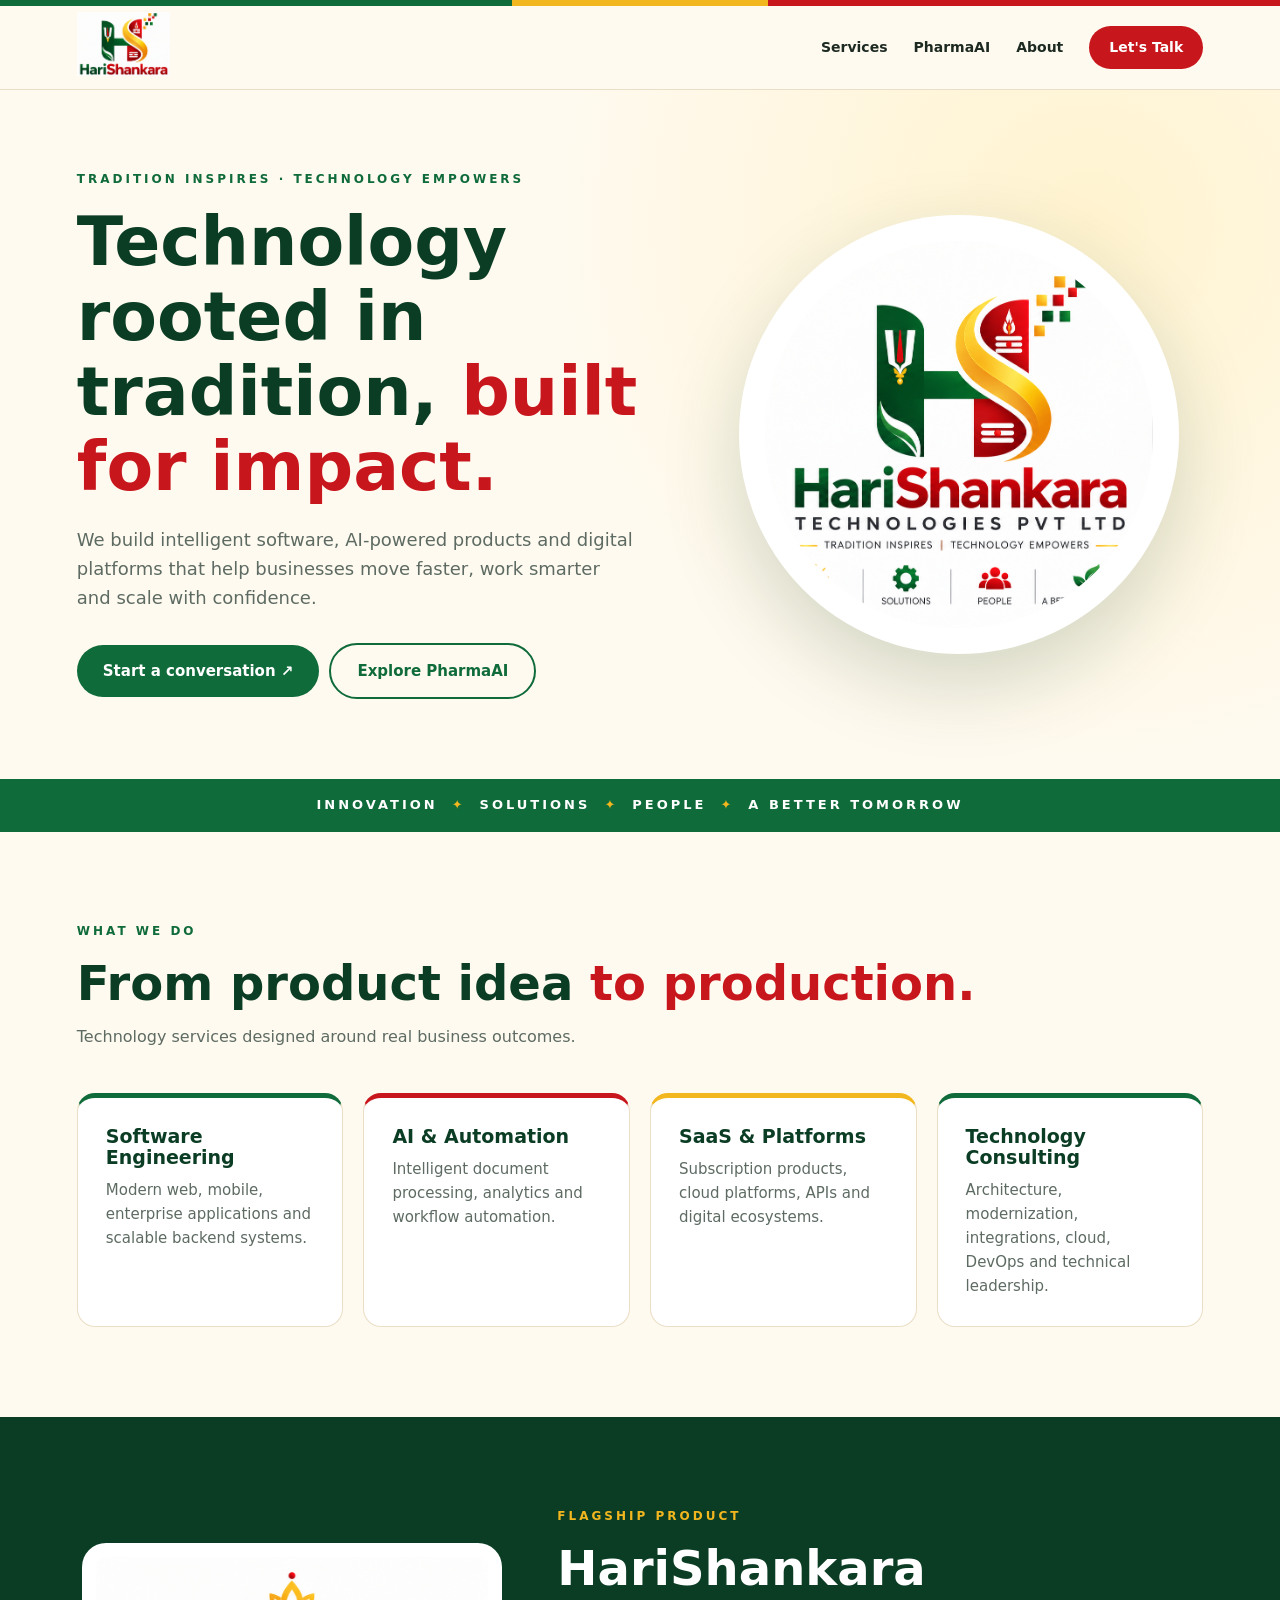
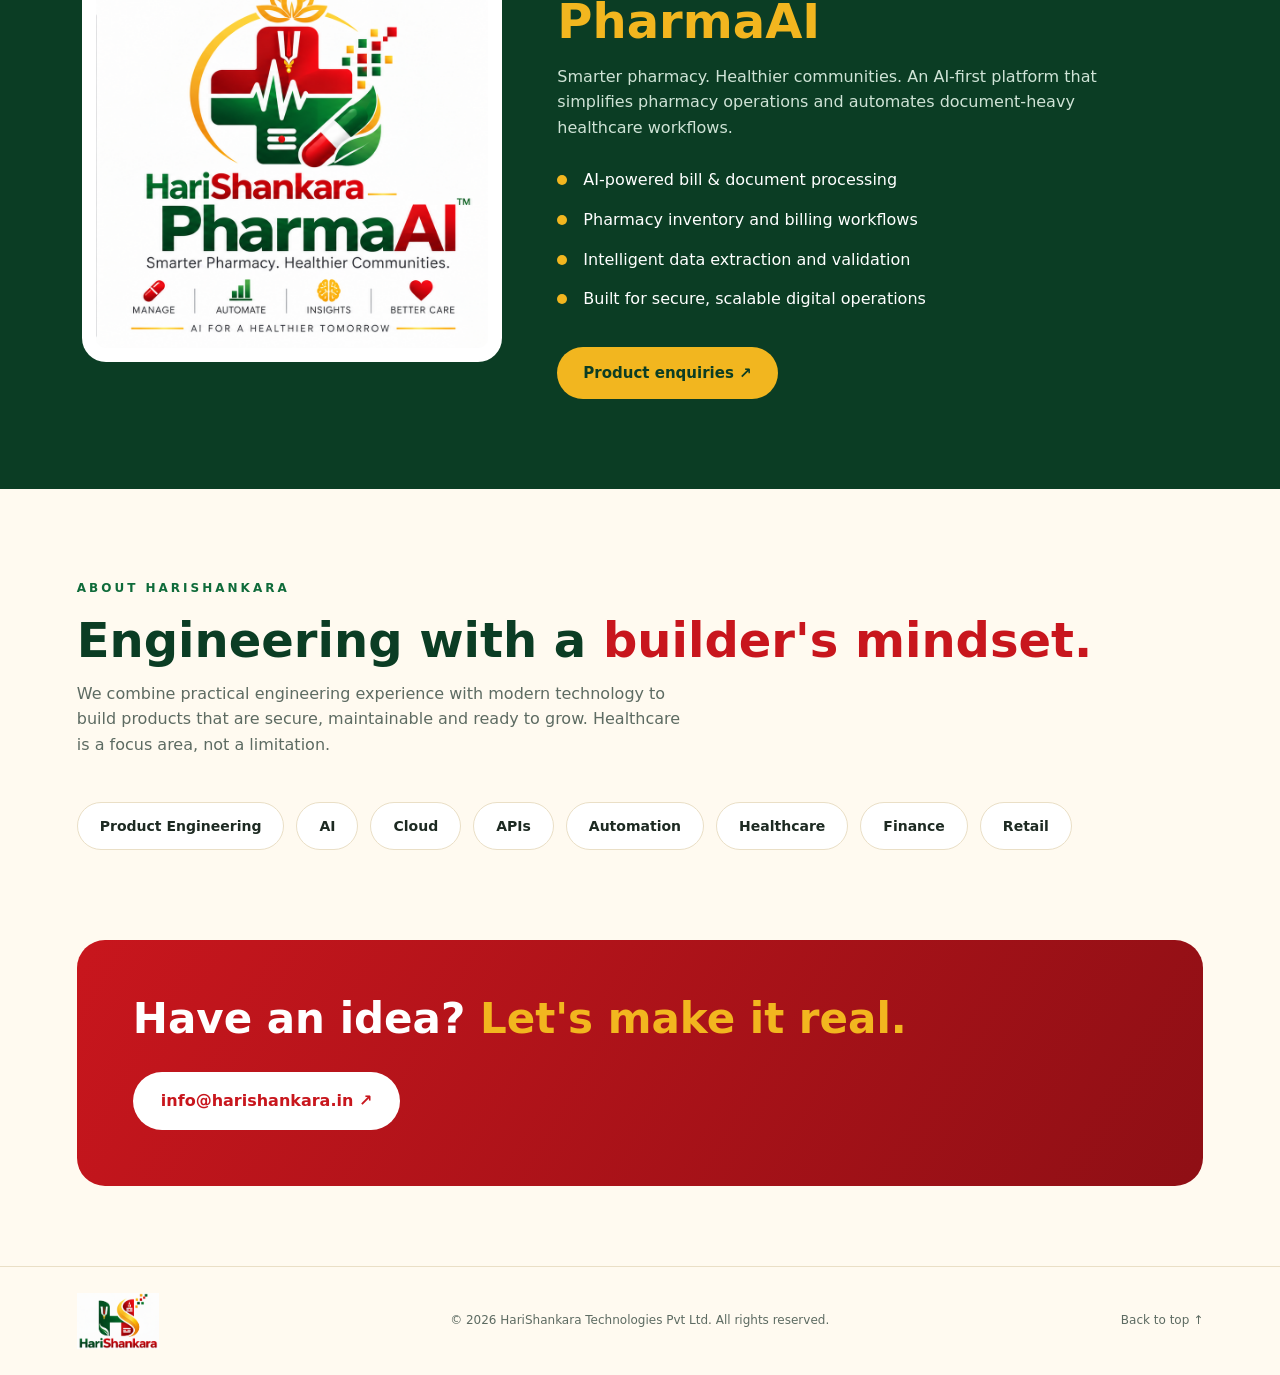
==== commit 50c5f349: "Add initial HTML and CSS files for HariShankara Technologies website - Created index-v1.html with st" ====
--- a/index.html
+++ b/index.html
@@ -1,11 +1,81 @@
-<!doctype html><html lang="en"><head><meta charset="utf-8"><meta name="viewport" content="width=device-width,initial-scale=1"><meta name="description" content="HariShankara Technologies — software, AI, SaaS and digital solutions for modern businesses."><title>HariShankara Technologies</title><link rel="stylesheet" href="styles.css"></head><body>
-<header class="nav"><a class="brand" href="#home"><span class="mark">HS</span><span><b>HariShankara</b><small>Technologies</small></span></a><nav><a href="#services">Services</a><a href="#products">Products</a><a href="#industries">Industries</a><a href="#about">About</a><a class="nav-cta" href="#contact">Let's Talk</a></nav><button class="menu" aria-label="Open menu">☰</button></header>
-<main id="home">
-<section class="hero"><div class="glow g1"></div><div class="glow g2"></div><div class="hero-copy"><div class="eyebrow">SOFTWARE · AI · SAAS · DIGITAL</div><h1>Technology that turns <em>ideas into impact.</em></h1><p>We build intelligent software, AI-powered products and digital platforms that help businesses move faster, work smarter and scale with confidence.</p><div class="actions"><a class="btn primary" href="#contact">Start a conversation <span>↗</span></a><a class="btn ghost" href="#products">Explore PharmaAI</a></div><div class="stats"><div><strong>15+</strong><span>Years of engineering experience</span></div><div><strong>AI</strong><span>Automation & intelligent workflows</span></div><div><strong>SaaS</strong><span>Products built to scale</span></div></div></div><div class="hero-art"><div class="orbit o1"></div><div class="orbit o2"></div><div class="core"><span>HS</span><small>TECH</small></div><div class="node n1">AI</div><div class="node n2">API</div><div class="node n3">CLOUD</div><div class="node n4">DATA</div></div></section>
-<section class="marquee"><span>SOFTWARE DEVELOPMENT</span><i>✦</i><span>ARTIFICIAL INTELLIGENCE</span><i>✦</i><span>SAAS PLATFORMS</span><i>✦</i><span>DIGITAL TRANSFORMATION</span></section>
-<section id="services" class="section"><div class="section-head"><div><div class="eyebrow">WHAT WE DO</div><h2>From product idea<br><em>to production.</em></h2></div><p>Technology services designed around real business outcomes—not technology for technology's sake.</p></div><div class="cards services"><article><span class="icon">⌘</span><h3>Software Engineering</h3><p>Modern web, mobile, enterprise applications and scalable backend systems.</p><a href="#contact">Build with us →</a></article><article><span class="icon">✦</span><h3>AI & Automation</h3><p>AI, intelligent document processing, analytics and workflow automation.</p><a href="#contact">Explore AI →</a></article><article><span class="icon">◈</span><h3>SaaS & Platforms</h3><p>Subscription products, cloud platforms, APIs and digital ecosystems.</p><a href="#contact">Create a platform →</a></article><article><span class="icon">↗</span><h3>Technology Consulting</h3><p>Architecture, modernization, integrations, cloud, DevOps and technical leadership.</p><a href="#contact">Talk to an expert →</a></article></div></section>
-<section id="products" class="product"><div class="product-copy"><div class="eyebrow">FLAGSHIP PRODUCT</div><h2>HariShankara <em>PharmaAI</em></h2><p>An AI-first technology platform designed to simplify pharmacy operations and automate document-heavy healthcare workflows.</p><ul><li>AI-powered bill & document processing</li><li>Pharmacy inventory and billing workflows</li><li>Intelligent data extraction and validation</li><li>Built for secure, scalable digital operations</li></ul><a class="btn light" href="#contact">Product enquiries ↗</a></div><div class="product-screen"><div class="screen-top"><b>PharmaAI</b><span>● LIVE</span></div><div class="chart"><div class="bar b1"></div><div class="bar b2"></div><div class="bar b3"></div><div class="bar b4"></div><div class="bar b5"></div><div class="bar b6"></div></div><div class="screen-row"><span>AI Processing</span><b>98.7%</b></div><div class="screen-row"><span>Documents processed</span><b>12,840</b></div></div></section>
-<section id="industries" class="section industries"><div class="section-head"><div><div class="eyebrow">BUILT FOR MANY DOMAINS</div><h2>One technology partner.<br><em>Many possibilities.</em></h2></div><p>Our technology capabilities are industry-independent. Healthcare is a focus area, not a limitation.</p></div><div class="industry-grid"><div>Healthcare & Pharma</div><div>Finance & Banking</div><div>Retail & E-commerce</div><div>Logistics</div><div>Manufacturing</div><div>Education</div><div>Enterprise</div><div>Emerging Businesses</div></div></section>
-<section id="about" class="about"><div><div class="eyebrow">ABOUT HARISHANKARA</div><h2>Engineering with a<br><em>builder's mindset.</em></h2></div><div><p>HariShankara Technologies is a technology company focused on software engineering, artificial intelligence, SaaS and digital platforms.</p><p>We combine practical engineering experience with modern technology to build products and solutions that are secure, maintainable and ready to grow.</p><div class="pill-row"><span>Product Engineering</span><span>AI</span><span>Cloud</span><span>APIs</span><span>Automation</span></div></div></section>
-<section id="contact" class="contact"><div><div class="eyebrow">LET'S BUILD SOMETHING</div><h2>Have an idea?<br><em>Let's make it real.</em></h2><p>Tell us what you're building. We can help with product development, AI, SaaS and technology consulting.</p></div><a class="contact-card" href="mailto:hello@harishankara.in"><span>Business enquiries</span><strong>hello@harishankara.in</strong><b>↗</b></a></section>
-</main><footer><div class="brand"><span class="mark">HS</span><span><b>HariShankara</b><small>Technologies</small></span></div><p>© 2026 HariShankara Technologies Pvt Ltd. All rights reserved.</p><div><a href="#home">Back to top ↑</a></div></footer><script src="script.js"></script></body></html>
+<!doctype html>
+<html lang="en">
+
+<head>
+    <meta charset="utf-8">
+    <meta name="viewport" content="width=device-width,initial-scale=1">
+    <meta name="description" content="HariShankara Technologies — software, AI, SaaS and digital solutions for modern businesses.">
+    <title>HariShankara Technologies</title>
+    <link rel="icon" type="image/png" href="assets/favicon.png">
+    <meta property="og:type" content="website">
+    <meta property="og:title" content="HariShankara Technologies">
+    <meta property="og:description" content="Software, AI, SaaS and digital solutions for modern businesses.">
+    <meta property="og:image" content="https://harishankara.in/assets/technologies-logo.png">
+    <meta name="twitter:card" content="summary">
+    <link rel="stylesheet" href="styles.css">
+</head>
+
+<body>
+    <div class="top"></div>
+    <header class="nav">
+        <a href="#home"><img class="logo" src="assets/technologies-logo-header.png" alt="HariShankara Technologies"></a>
+        <nav><a href="#services">Services</a><a href="#products">PharmaAI</a><a href="#about">About</a><a class="nav-cta" href="#contact">Let's Talk</a></nav>
+        <button class="menu" aria-label="Open menu">☰</button>
+    </header>
+    <main id="home">
+        <section class="hero">
+            <div>
+                <div class="eyebrow">TRADITION INSPIRES · TECHNOLOGY EMPOWERS</div>
+                <h1>Technology rooted in tradition, <em>built for impact.</em></h1>
+                <p>We build intelligent software, AI-powered products and digital platforms that help businesses move faster, work smarter and scale with confidence.</p>
+                <a class="btn primary" href="#contact">Start a conversation ↗</a><a class="btn ghost" href="#products">Explore PharmaAI</a>
+            </div>
+            <div class="hero-logo"><img src="assets/technologies-logo.png" alt="HariShankara Technologies Pvt Ltd"></div>
+        </section>
+        <div class="tagline">INNOVATION<i>✦</i>SOLUTIONS<i>✦</i>PEOPLE<i>✦</i>A BETTER TOMORROW</div>
+        <section id="services" class="section">
+            <div class="eyebrow">WHAT WE DO</div>
+            <h2>From product idea <em>to production.</em></h2>
+            <p class="lead">Technology services designed around real business outcomes.</p>
+            <div class="cards">
+                <article class="card"><h3>Software Engineering</h3><p>Modern web, mobile, enterprise applications and scalable backend systems.</p></article>
+                <article class="card"><h3>AI &amp; Automation</h3><p>Intelligent document processing, analytics and workflow automation.</p></article>
+                <article class="card"><h3>SaaS &amp; Platforms</h3><p>Subscription products, cloud platforms, APIs and digital ecosystems.</p></article>
+                <article class="card"><h3>Technology Consulting</h3><p>Architecture, modernization, integrations, cloud, DevOps and technical leadership.</p></article>
+            </div>
+        </section>
+        <section id="products" class="product">
+            <img src="assets/pharmaai-logo.png" alt="HariShankara PharmaAI">
+            <div>
+                <div class="eyebrow">FLAGSHIP PRODUCT</div>
+                <h2>HariShankara <em>PharmaAI</em></h2>
+                <p>Smarter pharmacy. Healthier communities. An AI-first platform that simplifies pharmacy operations and automates document-heavy healthcare workflows.</p>
+                <ul>
+                    <li>AI-powered bill &amp; document processing</li>
+                    <li>Pharmacy inventory and billing workflows</li>
+                    <li>Intelligent data extraction and validation</li>
+                    <li>Built for secure, scalable digital operations</li>
+                </ul>
+                <a class="btn gold" href="#contact">Product enquiries ↗</a>
+            </div>
+        </section>
+        <section id="about" class="section">
+            <div class="eyebrow">ABOUT HARISHANKARA</div>
+            <h2>Engineering with a <em>builder's mindset.</em></h2>
+            <p class="lead">We combine practical engineering experience with modern technology to build products that are secure, maintainable and ready to grow. Healthcare is a focus area, not a limitation.</p>
+            <div class="chips"><span>Product Engineering</span><span>AI</span><span>Cloud</span><span>APIs</span><span>Automation</span><span>Healthcare</span><span>Finance</span><span>Retail</span></div>
+        </section>
+        <section id="contact" class="contact">
+            <h2>Have an idea? <em>Let's make it real.</em></h2>
+            <a class="mail" href="mailto:info@harishankara.in">info@harishankara.in ↗</a>
+        </section>
+    </main>
+    <footer>
+        <img src="assets/technologies-logo-header.png" alt="HariShankara Technologies">
+        <p>© 2026 HariShankara Technologies Pvt Ltd. All rights reserved.</p>
+        <a href="#home">Back to top ↑</a>
+    </footer>
+    <script src="script.js"></script>
+</body>
+
+</html>
--- a/styles.css
+++ b/styles.css
@@ -1,3 +1,54 @@
-@import url('https://fonts.googleapis.com/css2?family=DM+Sans:wght@400;500;600;700&family=Manrope:wght@600;700;800&display=swap');
-:root{--ink:#10251f;--muted:#64736e;--paper:#f7f8f3;--card:#fff;--green:#145b45;--lime:#d9e97b;--gold:#e6b84a;--line:#dfe5de}*{box-sizing:border-box}html{scroll-behavior:smooth}body{margin:0;background:var(--paper);color:var(--ink);font-family:'DM Sans',sans-serif;line-height:1.6}a{text-decoration:none;color:inherit}.nav{height:78px;display:flex;align-items:center;justify-content:space-between;padding:0 6vw;border-bottom:1px solid var(--line);background:#f7f8f3e8;backdrop-filter:blur(14px);position:sticky;top:0;z-index:20}.brand{display:flex;align-items:center;gap:11px}.brand .mark{width:40px;height:40px;border-radius:13px;background:linear-gradient(145deg,var(--green),#0c3328);color:var(--lime);display:grid;place-items:center;font-family:Manrope;font-weight:800;font-size:14px;box-shadow:0 7px 20px #0e46332b}.brand b{display:block;font-family:Manrope;font-size:16px;line-height:1}.brand small{display:block;color:#72817b;font-size:10px;letter-spacing:2px;text-transform:uppercase;margin-top:4px}nav{display:flex;gap:30px;align-items:center;font-size:14px;font-weight:600}nav a{color:#42534d}nav a:hover{color:var(--green)}.nav-cta{background:var(--green);color:white!important;padding:10px 18px;border-radius:999px}.menu{display:none;background:none;border:0;font-size:24px}.hero{min-height:calc(100vh - 78px);padding:7vw 8vw 5vw;display:grid;grid-template-columns:1.08fr .92fr;gap:4vw;align-items:center;position:relative;overflow:hidden}.hero-copy{position:relative;z-index:2}.eyebrow{font-size:11px;letter-spacing:2.7px;font-weight:800;color:var(--green);margin-bottom:18px}.hero h1,h2{font-family:Manrope;margin:0;letter-spacing:-2px;line-height:1.04}.hero h1{font-size:clamp(48px,6.5vw,88px);max-width:850px}.hero h1 em,h2 em{font-style:normal;color:var(--green)}.hero-copy>p{font-size:18px;color:var(--muted);max-width:650px;margin:26px 0 30px}.actions{display:flex;gap:12px;flex-wrap:wrap}.btn{display:inline-flex;align-items:center;gap:12px;border-radius:999px;padding:14px 22px;font-weight:700;font-size:14px}.primary{background:var(--green);color:#fff;box-shadow:0 14px 30px #145b4530}.ghost{border:1px solid #cdd8d1;background:white}.stats{display:flex;gap:34px;margin-top:55px}.stats div{max-width:145px}.stats strong{font:800 23px Manrope;display:block}.stats span{font-size:11px;color:var(--muted);line-height:1.4;display:block;margin-top:4px}.hero-art{height:520px;position:relative;display:grid;place-items:center}.core{width:190px;height:190px;border-radius:50%;background:radial-gradient(circle at 35% 30%,#2b7a5f,#0b392c 65%);box-shadow:0 30px 90px #145b4540;display:grid;place-items:center;color:var(--lime);z-index:2;border:1px solid #b8d76d55}.core span{font:800 44px Manrope;line-height:1}.core small{margin-top:-65px;letter-spacing:4px;font-weight:800;font-size:9px;color:#dce9c4}.orbit{position:absolute;border:1px solid #145b4528;border-radius:50%;transform:rotate(-20deg)}.o1{width:400px;height:400px}.o2{width:310px;height:480px}.node{position:absolute;padding:10px 15px;border:1px solid #d5ded7;background:#ffffffd9;backdrop-filter:blur(10px);border-radius:14px;font:800 10px Manrope;letter-spacing:1px;box-shadow:0 15px 35px #10251f12}.n1{top:17%;right:6%}.n2{bottom:18%;right:3%}.n3{bottom:10%;left:13%}.n4{top:27%;left:1%}.glow{position:absolute;border-radius:50%;filter:blur(2px);opacity:.45}.g1{width:360px;height:360px;background:#d9e97b;top:-180px;left:-180px}.g2{width:320px;height:320px;background:#c8e8db;right:-160px;bottom:-130px}.marquee{display:flex;justify-content:center;gap:22px;flex-wrap:wrap;padding:18px;background:var(--green);color:#eaf2de;font:700 10px Manrope;letter-spacing:2px}.marquee i{color:var(--lime);font-style:normal}.section{padding:110px 8vw}.section-head{display:grid;grid-template-columns:1fr .7fr;gap:8vw;align-items:end;margin-bottom:55px}.section h2,.about h2,.contact h2{font-size:clamp(38px,4.5vw,64px)}.section-head>p{color:var(--muted);max-width:500px;margin:0}.cards{display:grid;grid-template-columns:repeat(4,1fr);gap:15px}.cards article{background:var(--card);border:1px solid var(--line);border-radius:22px;padding:28px;min-height:285px;display:flex;flex-direction:column;transition:.3s}.cards article:hover{transform:translateY(-7px);box-shadow:0 20px 45px #10251f12}.icon{font-size:28px;color:var(--green)}.cards h3{font:700 20px Manrope;margin:25px 0 9px}.cards p{color:var(--muted);font-size:13px;margin:0}.cards a{margin-top:auto;color:var(--green);font-weight:700;font-size:12px}.product{background:var(--green);color:white;padding:100px 8vw;display:grid;grid-template-columns:1fr 1fr;gap:8vw;align-items:center;overflow:hidden}.product .eyebrow{color:var(--lime)}.product h2{font-size:clamp(42px,5vw,70px)}.product h2 em{color:var(--lime)}.product-copy>p{color:#c7d9d1;max-width:540px}.product ul{padding:0;list-style:none;margin:25px 0 32px}.product li{padding:8px 0;color:#e0e9e4}.product li:before{content:'✓';color:var(--lime);margin-right:12px}.btn.light{background:var(--lime);color:var(--ink)}.product-screen{background:#f4f7f1;color:var(--ink);border-radius:26px;padding:24px;box-shadow:0 30px 80px #001f1528;transform:rotate(2deg)}.screen-top{display:flex;justify-content:space-between;font:800 14px Manrope}.screen-top span{font-size:9px;color:var(--green)}.chart{height:190px;display:flex;align-items:end;gap:12px;padding:25px 15px 15px}.bar{flex:1;background:linear-gradient(#9dc65e,#145b45);border-radius:8px 8px 2px 2px}.b1{height:42%}.b2{height:58%}.b3{height:50%}.b4{height:72%}.b5{height:66%}.b6{height:88%}.screen-row{border-top:1px solid var(--line);padding:13px 0;display:flex;justify-content:space-between;font-size:12px}.industries{background:#fff}.industry-grid{display:grid;grid-template-columns:repeat(4,1fr);gap:12px}.industry-grid div{padding:25px;border:1px solid var(--line);border-radius:15px;font-weight:700;background:var(--paper)}.about{padding:105px 8vw;display:grid;grid-template-columns:1fr 1fr;gap:10vw;background:#eaf0e8}.about p{color:#53635d;max-width:590px}.pill-row{display:flex;flex-wrap:wrap;gap:8px;margin-top:25px}.pill-row span{padding:7px 12px;border-radius:99px;background:#fff;border:1px solid #d8e1d9;font-size:11px;font-weight:700}.contact{padding:110px 8vw;display:grid;grid-template-columns:1fr .8fr;gap:8vw;align-items:center}.contact p{color:var(--muted);max-width:550px}.contact-card{background:var(--ink);color:white;border-radius:25px;padding:30px;display:block;position:relative;transition:.25s}.contact-card:hover{transform:translateY(-5px)}.contact-card span{font-size:11px;color:#b5c5bd;display:block}.contact-card strong{font:700 21px Manrope;display:block;margin-top:8px}.contact-card b{position:absolute;right:28px;top:28px;color:var(--lime);font-size:22px}footer{padding:28px 6vw;border-top:1px solid var(--line);display:flex;align-items:center;justify-content:space-between;gap:20px}footer p,footer a{font-size:11px;color:#77857f}footer .brand .mark{width:34px;height:34px;font-size:11px}
-@media(max-width:900px){nav{display:none}.menu{display:block}.hero{grid-template-columns:1fr;padding-top:70px}.hero-art{height:390px}.cards{grid-template-columns:1fr 1fr}.section-head,.product,.about,.contact{grid-template-columns:1fr;gap:35px}.industry-grid{grid-template-columns:1fr 1fr}.stats{gap:18px}.product-screen{max-width:620px}.hero h1{font-size:clamp(44px,10vw,70px)}}@media(max-width:560px){.nav{padding:0 5vw}.hero,.section,.product,.about,.contact{padding-left:5vw;padding-right:5vw}.hero-art{height:320px}.core{width:135px;height:135px}.o1{width:260px;height:260px}.o2{width:220px;height:330px}.cards,.industry-grid{grid-template-columns:1fr}.stats{flex-wrap:wrap}.stats div{max-width:120px}.marquee{gap:12px}.product-screen{transform:none}footer{flex-direction:column;align-items:flex-start}}
+:root{--green:#0f6b3a;--deep:#0b3d24;--red:#c8161d;--gold:#f2b61f;--ivory:#fffaf0;--ink:#1d2a22;--muted:#5d6b62;--line:#eadfc6}
+*{box-sizing:border-box;margin:0;padding:0}
+html{scroll-behavior:smooth}
+body{font-family:Inter,system-ui,Segoe UI,Arial,sans-serif;background:var(--ivory);color:var(--ink);line-height:1.6}
+a{color:inherit;text-decoration:none}
+h1,h2,h3{font-family:Manrope,Inter,system-ui,sans-serif;line-height:1.1}
+em{font-style:normal;color:var(--red)}
+.top{height:6px;background:linear-gradient(90deg,var(--green) 0 40%,var(--gold) 40% 60%,var(--red) 60%)}
+.nav{height:84px;display:flex;align-items:center;justify-content:space-between;padding:0 6vw;background:var(--ivory);border-bottom:1px solid var(--line);position:sticky;top:0;z-index:20}
+.nav .logo{height:64px;width:auto}
+.nav nav{display:flex;align-items:center;gap:26px;font-size:14px;font-weight:600}
+.nav nav a:hover{color:var(--red)}
+.nav-cta{background:var(--red);color:#fff!important;padding:10px 20px;border-radius:999px}
+.menu{display:none;background:none;border:0;font-size:26px;cursor:pointer}
+.hero{display:grid;grid-template-columns:1.1fr .9fr;gap:40px;align-items:center;padding:80px 6vw;background:radial-gradient(circle at 85% 20%,#fff3cf,transparent 45%),var(--ivory)}
+.eyebrow{font-size:12px;font-weight:800;letter-spacing:3px;color:var(--green);margin-bottom:16px}
+.hero h1{font-size:clamp(38px,5.4vw,68px);color:var(--deep)}
+.hero p{margin:22px 0 30px;max-width:560px;color:var(--muted);font-size:18px}
+.btn{display:inline-block;padding:14px 26px;border-radius:999px;font-weight:700;font-size:15px}
+.btn.primary{background:var(--green);color:#fff}
+.btn.ghost{border:2px solid var(--green);color:var(--green);margin-left:10px}
+.hero-logo{display:grid;place-items:center}
+.hero-logo img{width:min(440px,90%);border-radius:50%;box-shadow:0 30px 80px #0b3d242e;background:#fff;padding:26px}
+.tagline{background:var(--green);color:#fff;text-align:center;padding:16px 6vw;font-weight:700;letter-spacing:3px;font-size:13px}
+.tagline i{color:var(--gold);font-style:normal;margin:0 14px}
+.section{padding:90px 6vw}
+.section h2{font-size:clamp(30px,4vw,48px);color:var(--deep);margin-bottom:14px}
+.lead{color:var(--muted);max-width:620px;margin-bottom:44px}
+.cards{display:grid;grid-template-columns:repeat(4,1fr);gap:20px}
+.card{background:#fff;border:1px solid var(--line);border-top:5px solid var(--green);border-radius:18px;padding:28px}
+.card:nth-child(2){border-top-color:var(--red)}
+.card:nth-child(3){border-top-color:var(--gold)}
+.card h3{font-size:19px;margin-bottom:10px;color:var(--deep)}
+.card p{color:var(--muted);font-size:15px}
+.product{display:grid;grid-template-columns:.8fr 1.2fr;gap:50px;align-items:center;padding:90px 6vw;background:var(--deep);color:#fff}
+.product img{width:100%;max-width:420px;border-radius:24px;background:#fff;padding:14px;justify-self:center}
+.product h2{font-size:clamp(30px,4vw,48px);margin-bottom:16px}
+.product h2 em{color:var(--gold)}
+.product .eyebrow{color:var(--gold)}
+.product p{color:#cfe3d6;margin-bottom:20px;max-width:560px}
+.product ul{list-style:none;margin-bottom:28px}
+.product li{padding:7px 0 7px 26px;position:relative}
+.product li:before{content:"";position:absolute;left:0;top:15px;width:10px;height:10px;border-radius:50%;background:var(--gold)}
+.btn.gold{background:var(--gold);color:var(--deep)}
+.chips{display:flex;flex-wrap:wrap;gap:12px}
+.chips span{background:#fff;border:1px solid var(--line);padding:12px 22px;border-radius:999px;font-weight:600;font-size:14px}
+.contact{margin:0 6vw 80px;padding:56px;border-radius:28px;background:linear-gradient(120deg,var(--red),#8f0f15);color:#fff;display:flex;justify-content:space-between;align-items:center;gap:30px;flex-wrap:wrap}
+.contact h2{color:#fff;font-size:clamp(28px,3.6vw,42px)}
+.contact h2 em{color:var(--gold)}
+.contact a.mail{background:#fff;color:var(--red);padding:16px 28px;border-radius:999px;font-weight:800}
+footer{display:flex;justify-content:space-between;align-items:center;gap:20px;padding:26px 6vw;border-top:1px solid var(--line);font-size:12px;color:var(--muted)}
+footer img{height:56px}
+@media(max-width:900px){.hero,.product{grid-template-columns:1fr}.cards{grid-template-columns:1fr 1fr}.nav nav{display:none}.menu{display:block}.hero-logo{order:-1}}
+@media(max-width:560px){.cards{grid-template-columns:1fr}.contact{padding:32px}footer{flex-direction:column;align-items:flex-start}.btn.ghost{margin:12px 0 0}}
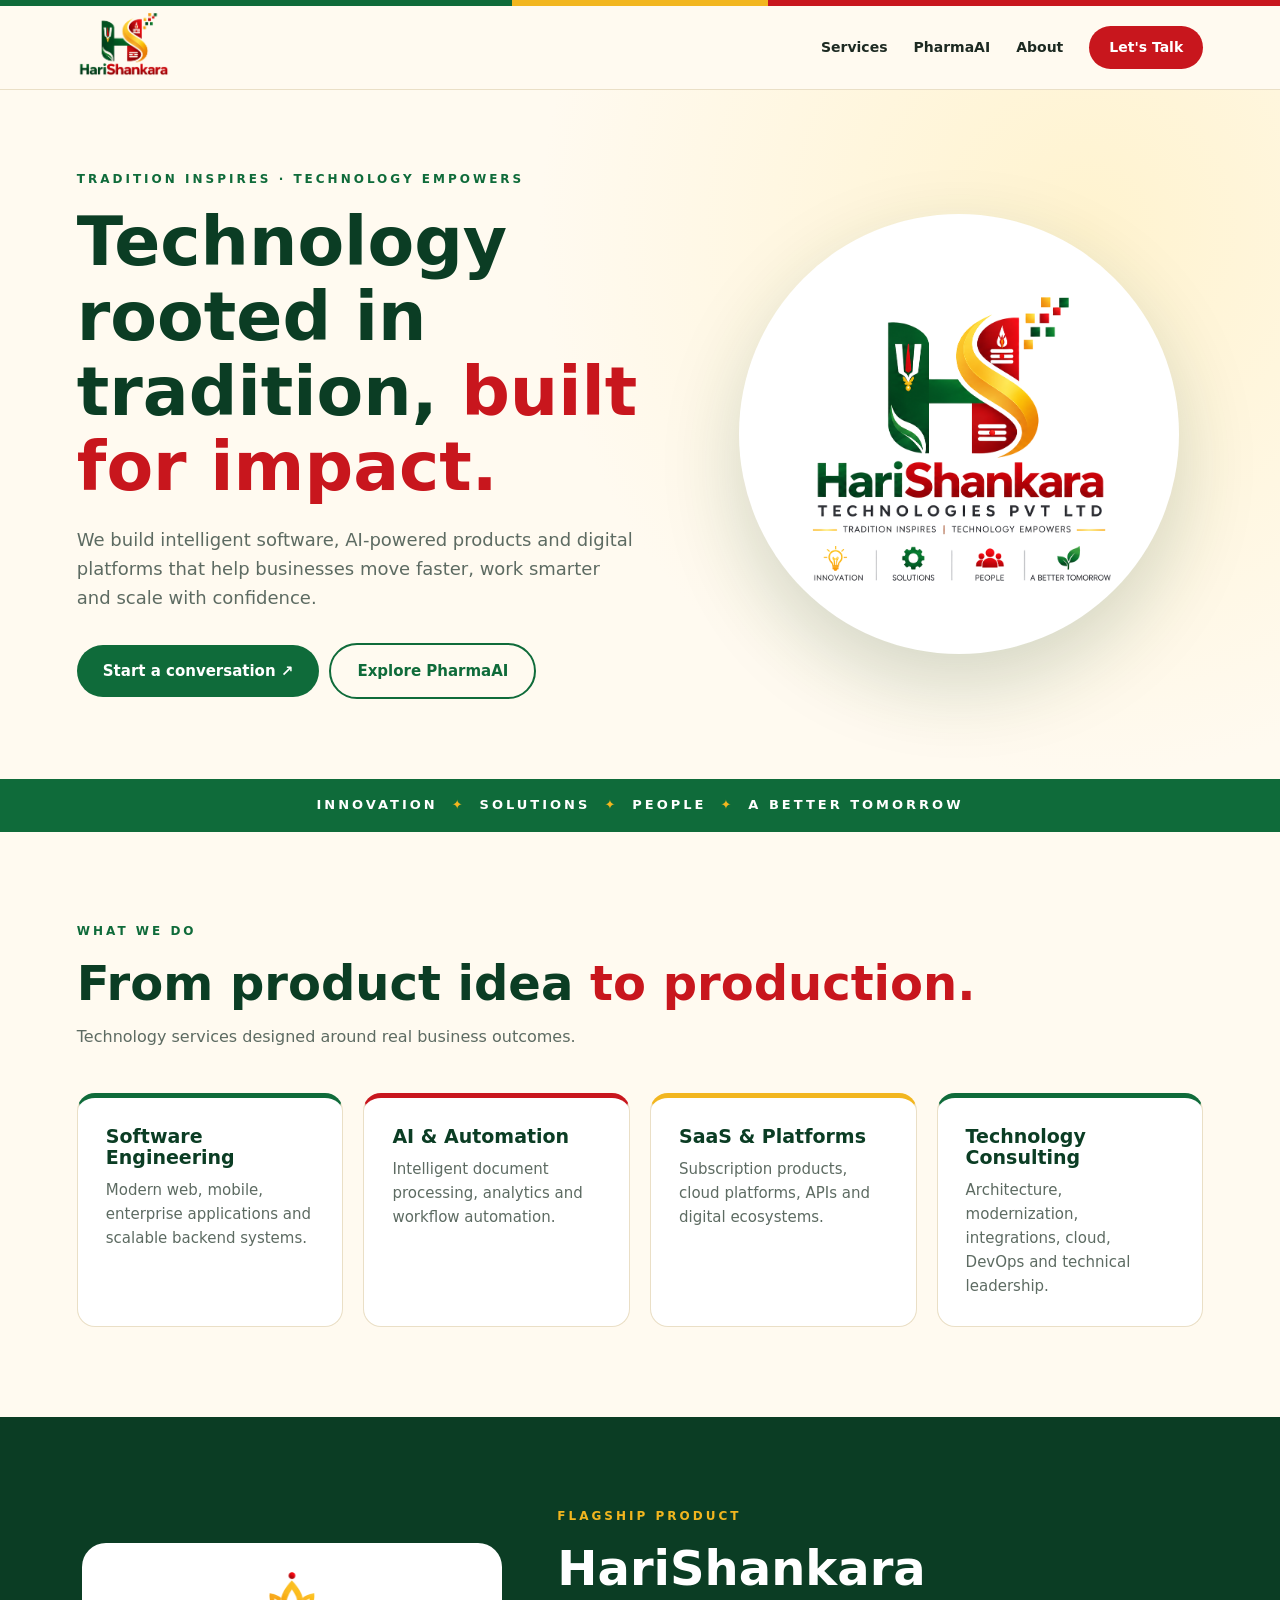
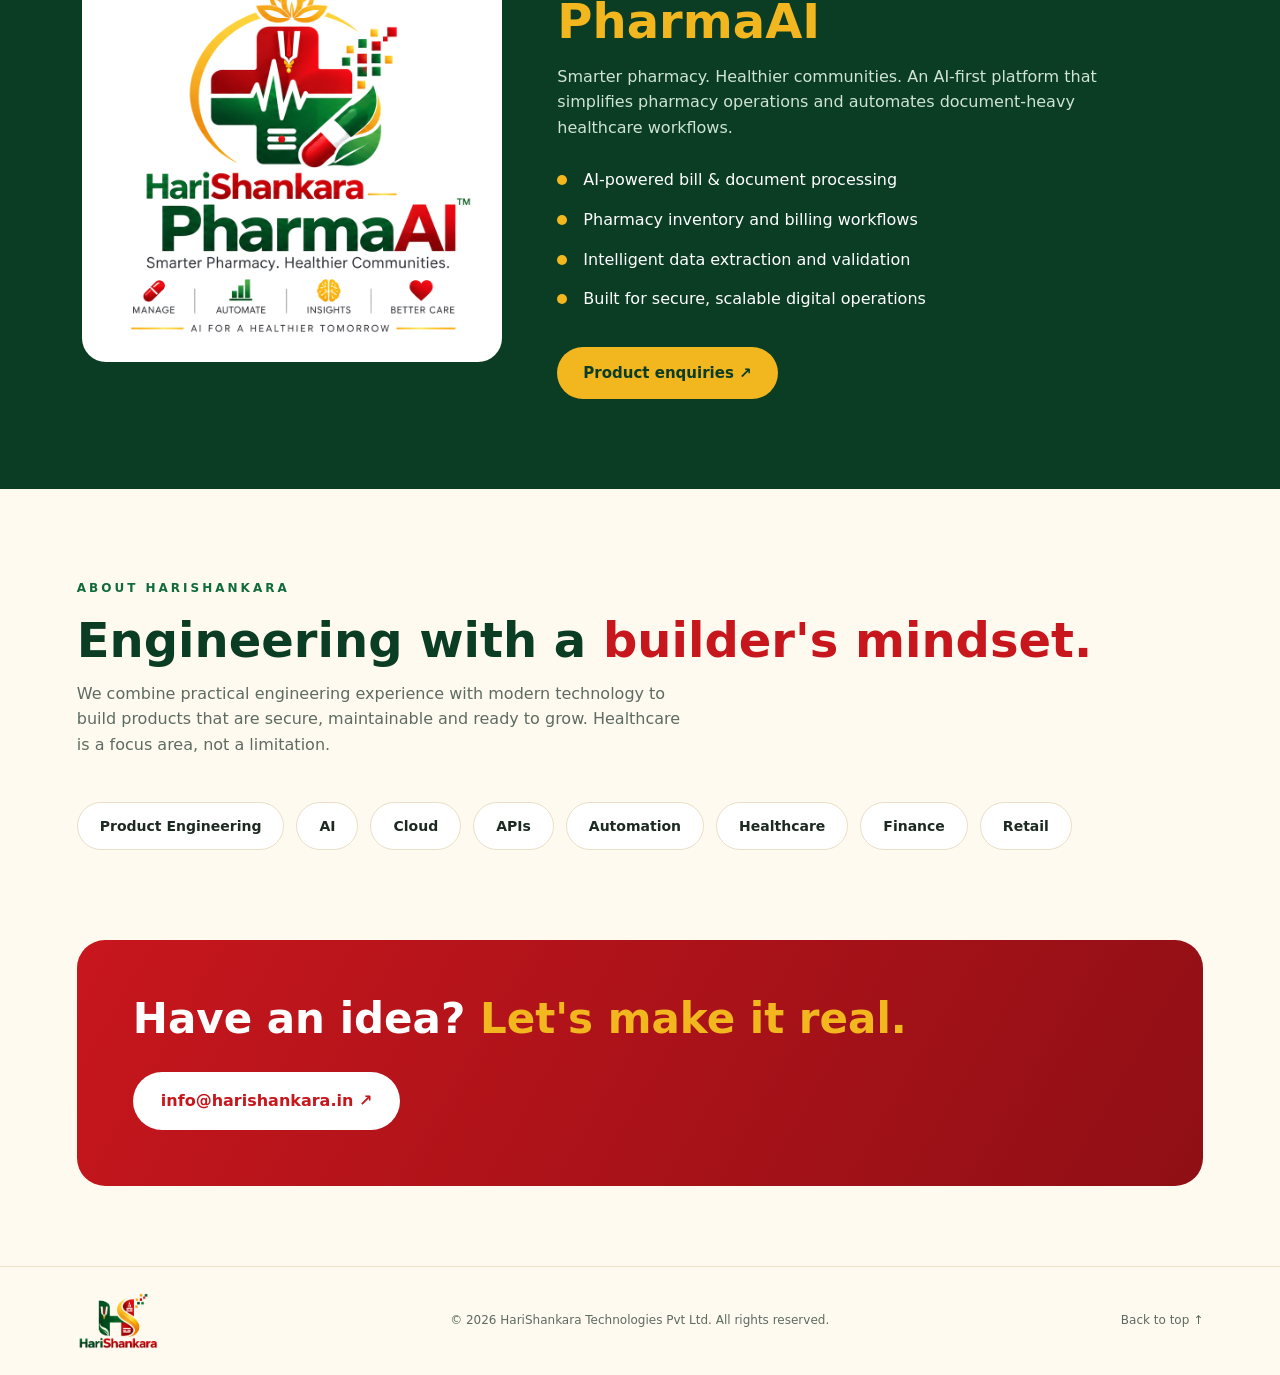
==== commit ea35b48c: "feat: update logo display and styles in index.html and styles.css" ====
--- a/index.html
+++ b/index.html
@@ -30,7 +30,7 @@
                 <p>We build intelligent software, AI-powered products and digital platforms that help businesses move faster, work smarter and scale with confidence.</p>
                 <a class="btn primary" href="#contact">Start a conversation ↗</a><a class="btn ghost" href="#products">Explore PharmaAI</a>
             </div>
-            <div class="hero-logo"><img src="assets/technologies-logo.png" alt="HariShankara Technologies Pvt Ltd"></div>
+            <div class="hero-logo"><div class="logo-circle"><img src="assets/technologies-logo.png" alt="HariShankara Technologies Pvt Ltd"></div></div>
         </section>
         <div class="tagline">INNOVATION<i>✦</i>SOLUTIONS<i>✦</i>PEOPLE<i>✦</i>A BETTER TOMORROW</div>
         <section id="services" class="section">
--- a/styles.css
+++ b/styles.css
@@ -52,3 +52,6 @@
 footer img{height:56px}
 @media(max-width:900px){.hero,.product{grid-template-columns:1fr}.cards{grid-template-columns:1fr 1fr}.nav nav{display:none}.menu{display:block}.hero-logo{order:-1}}
 @media(max-width:560px){.cards{grid-template-columns:1fr}.contact{padding:32px}footer{flex-direction:column;align-items:flex-start}.btn.ghost{margin:12px 0 0}}
+.hero-logo .logo-circle{width:min(440px,90%);aspect-ratio:1;border-radius:50%;background:#fff;box-shadow:0 30px 80px #0b3d242e;display:grid;place-items:center}
+.hero-logo .logo-circle img{width:76%;height:76%;object-fit:contain;border-radius:0;padding:0;box-shadow:none;background:none}
+.nav .logo,footer img{mix-blend-mode:multiply}
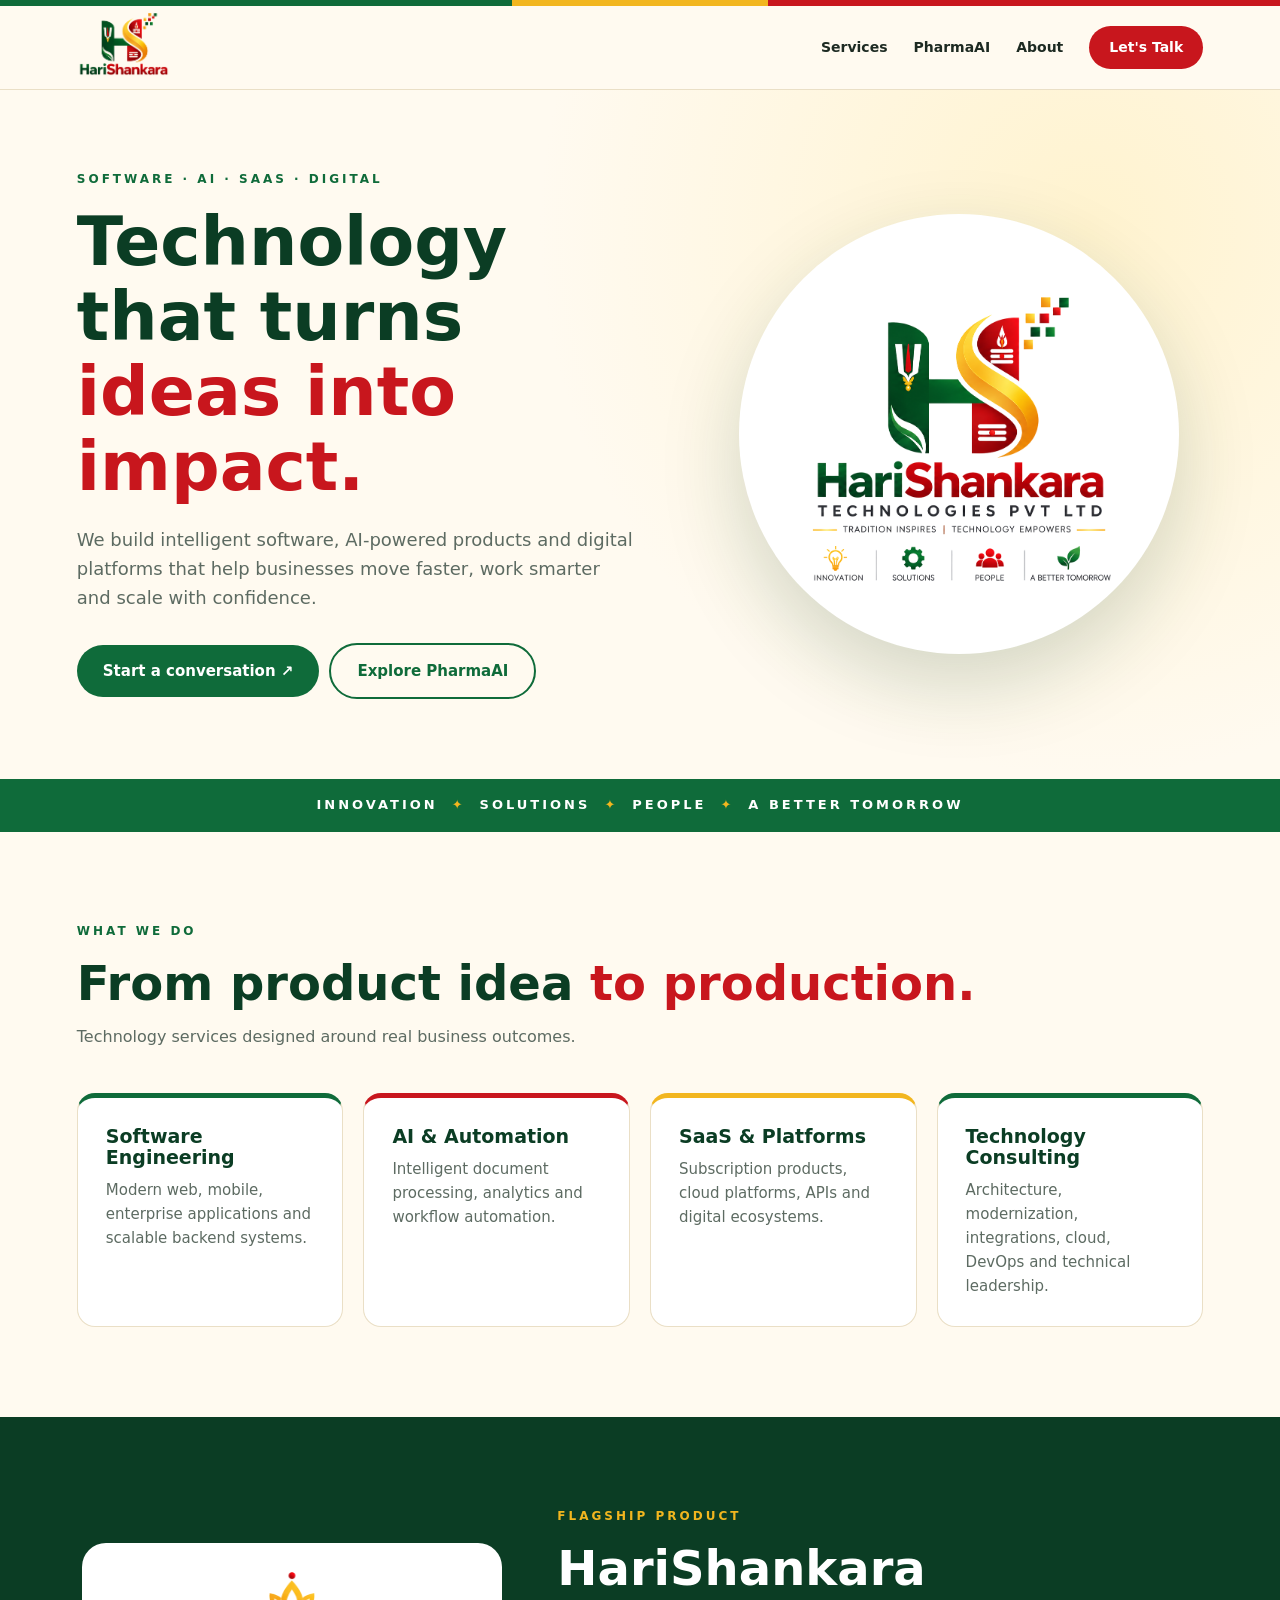
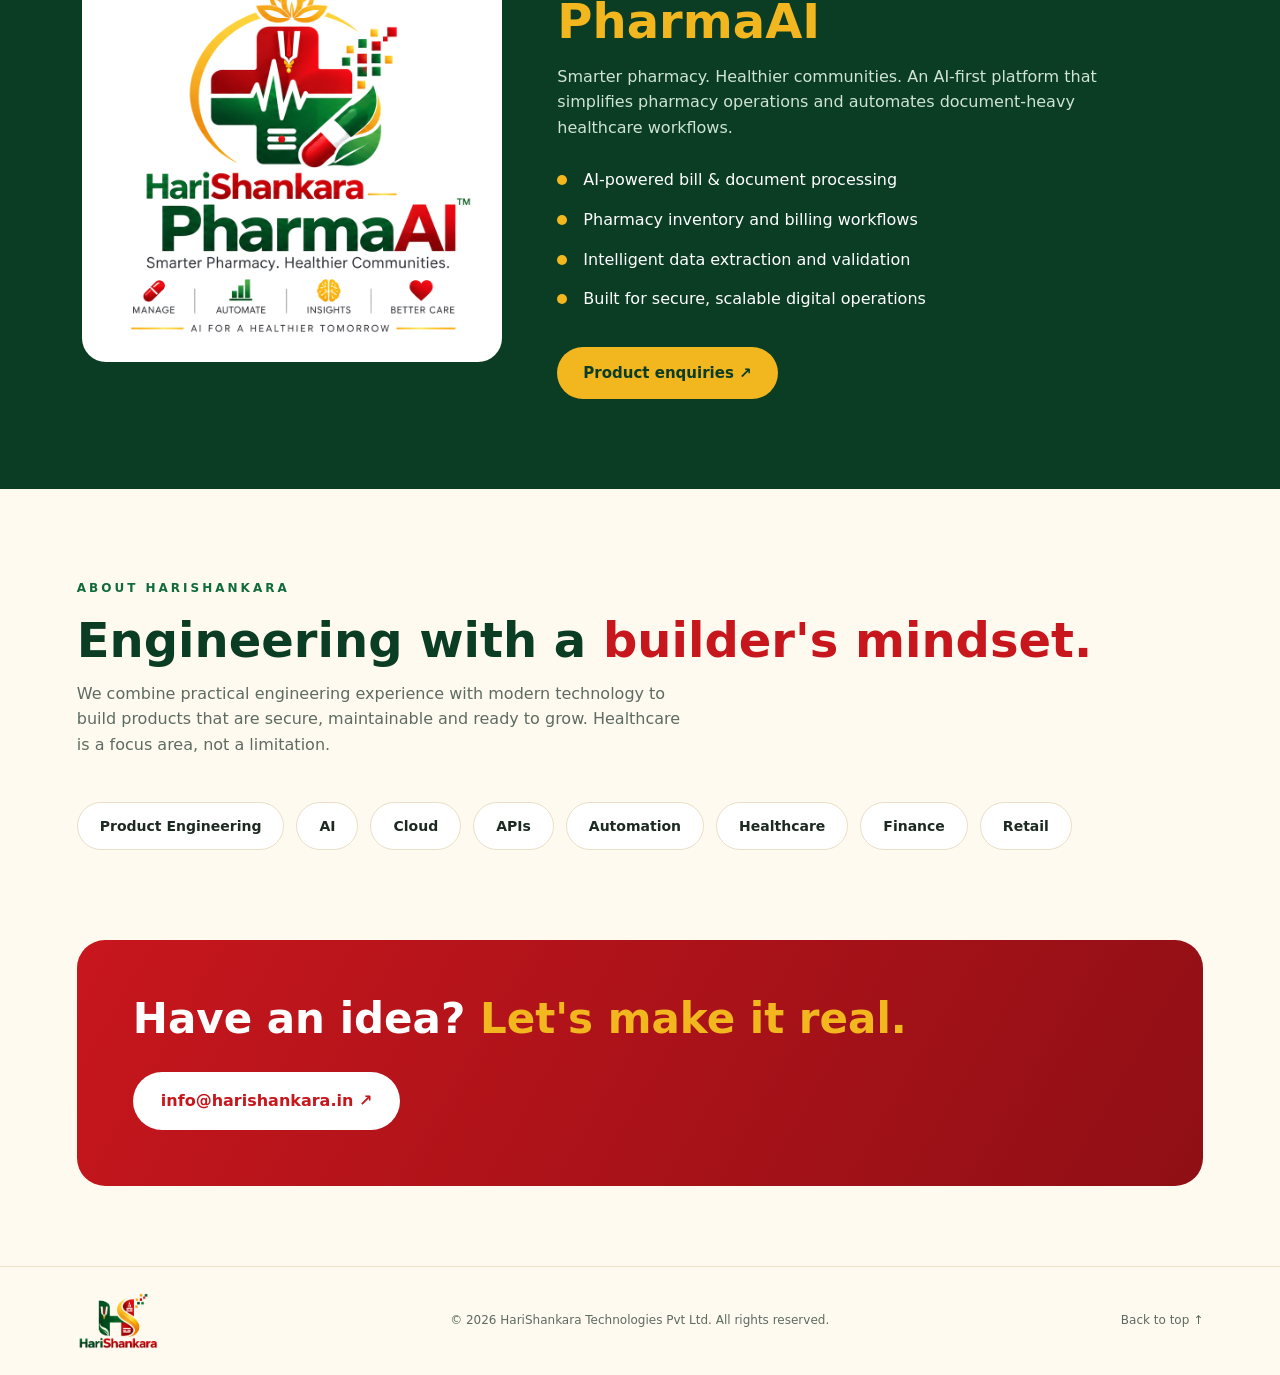
==== commit def4262f: "feat: update hero section text in index.html for improved messaging" ====
--- a/index.html
+++ b/index.html
@@ -25,8 +25,8 @@
     <main id="home">
         <section class="hero">
             <div>
-                <div class="eyebrow">TRADITION INSPIRES · TECHNOLOGY EMPOWERS</div>
-                <h1>Technology rooted in tradition, <em>built for impact.</em></h1>
+                <div class="eyebrow">SOFTWARE · AI · SAAS · DIGITAL</div>
+                <h1>Technology that turns <em>ideas into impact.</em></h1>
                 <p>We build intelligent software, AI-powered products and digital platforms that help businesses move faster, work smarter and scale with confidence.</p>
                 <a class="btn primary" href="#contact">Start a conversation ↗</a><a class="btn ghost" href="#products">Explore PharmaAI</a>
             </div>
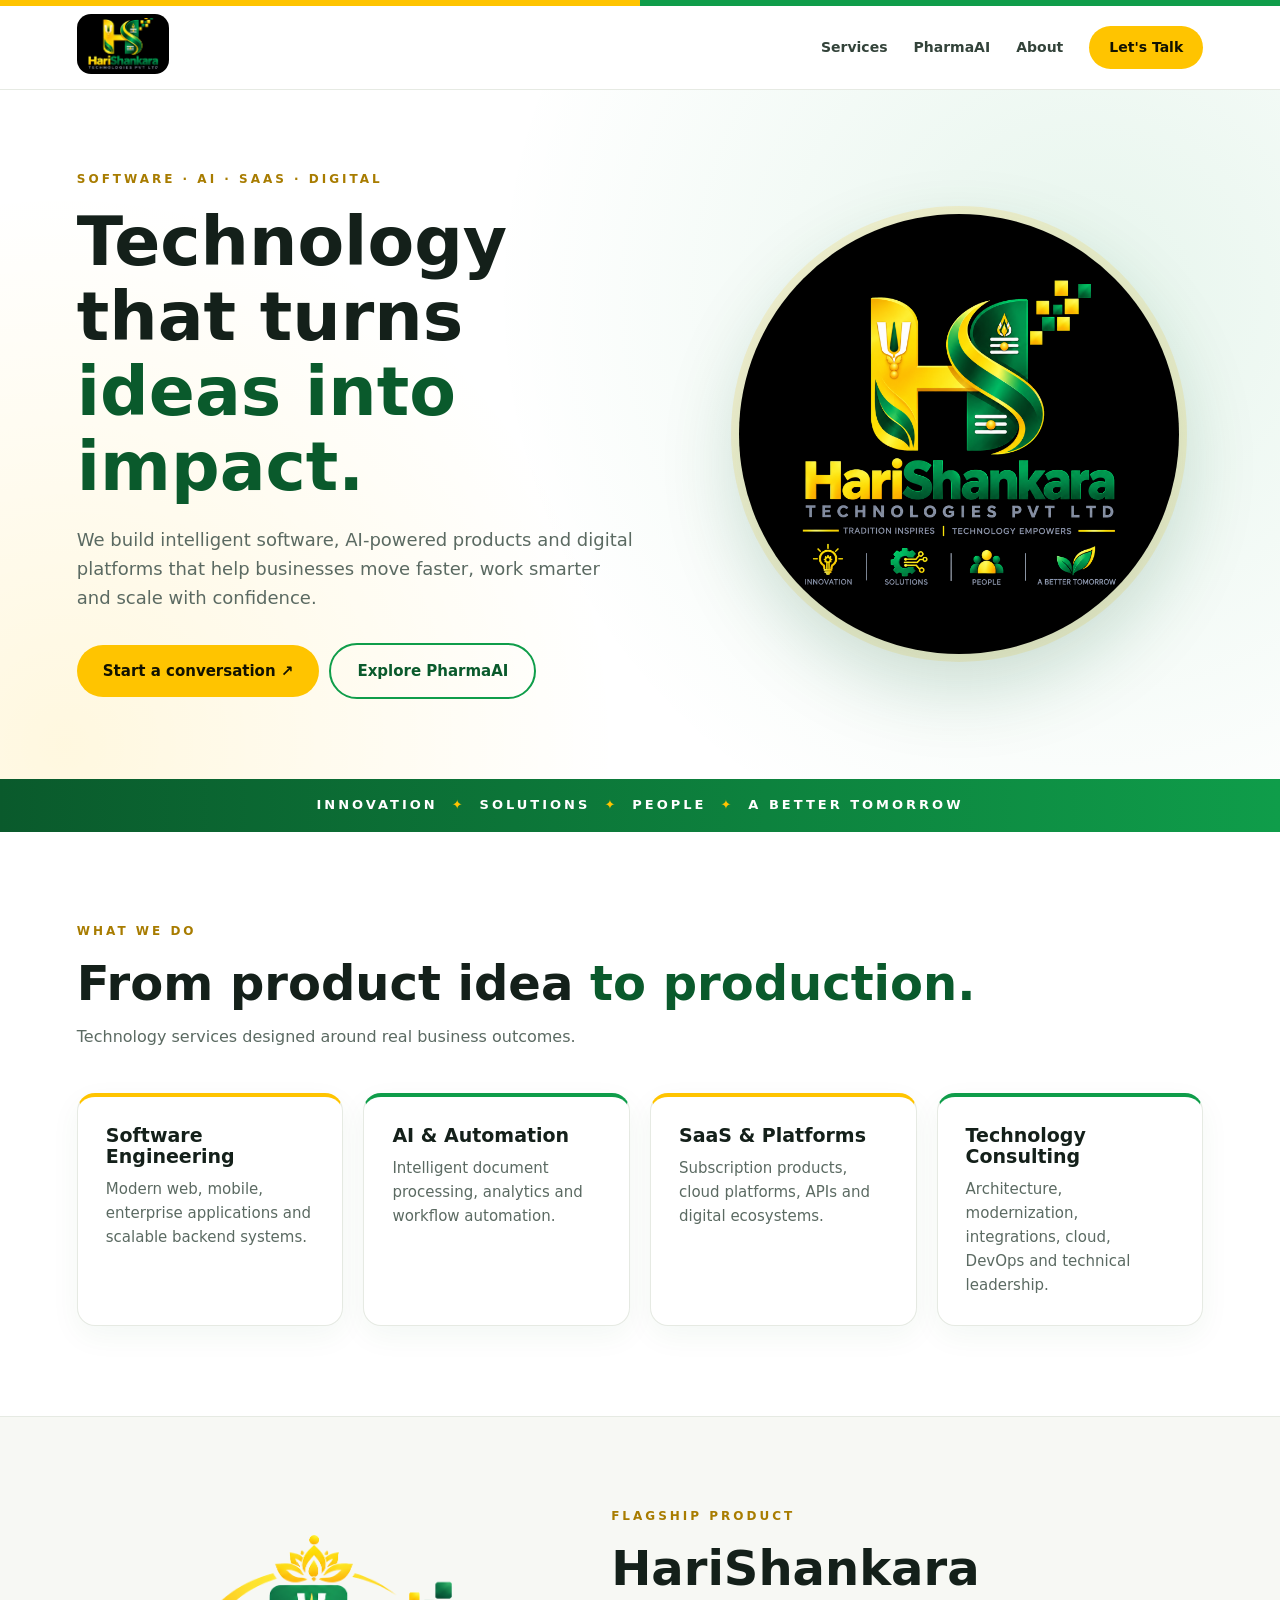
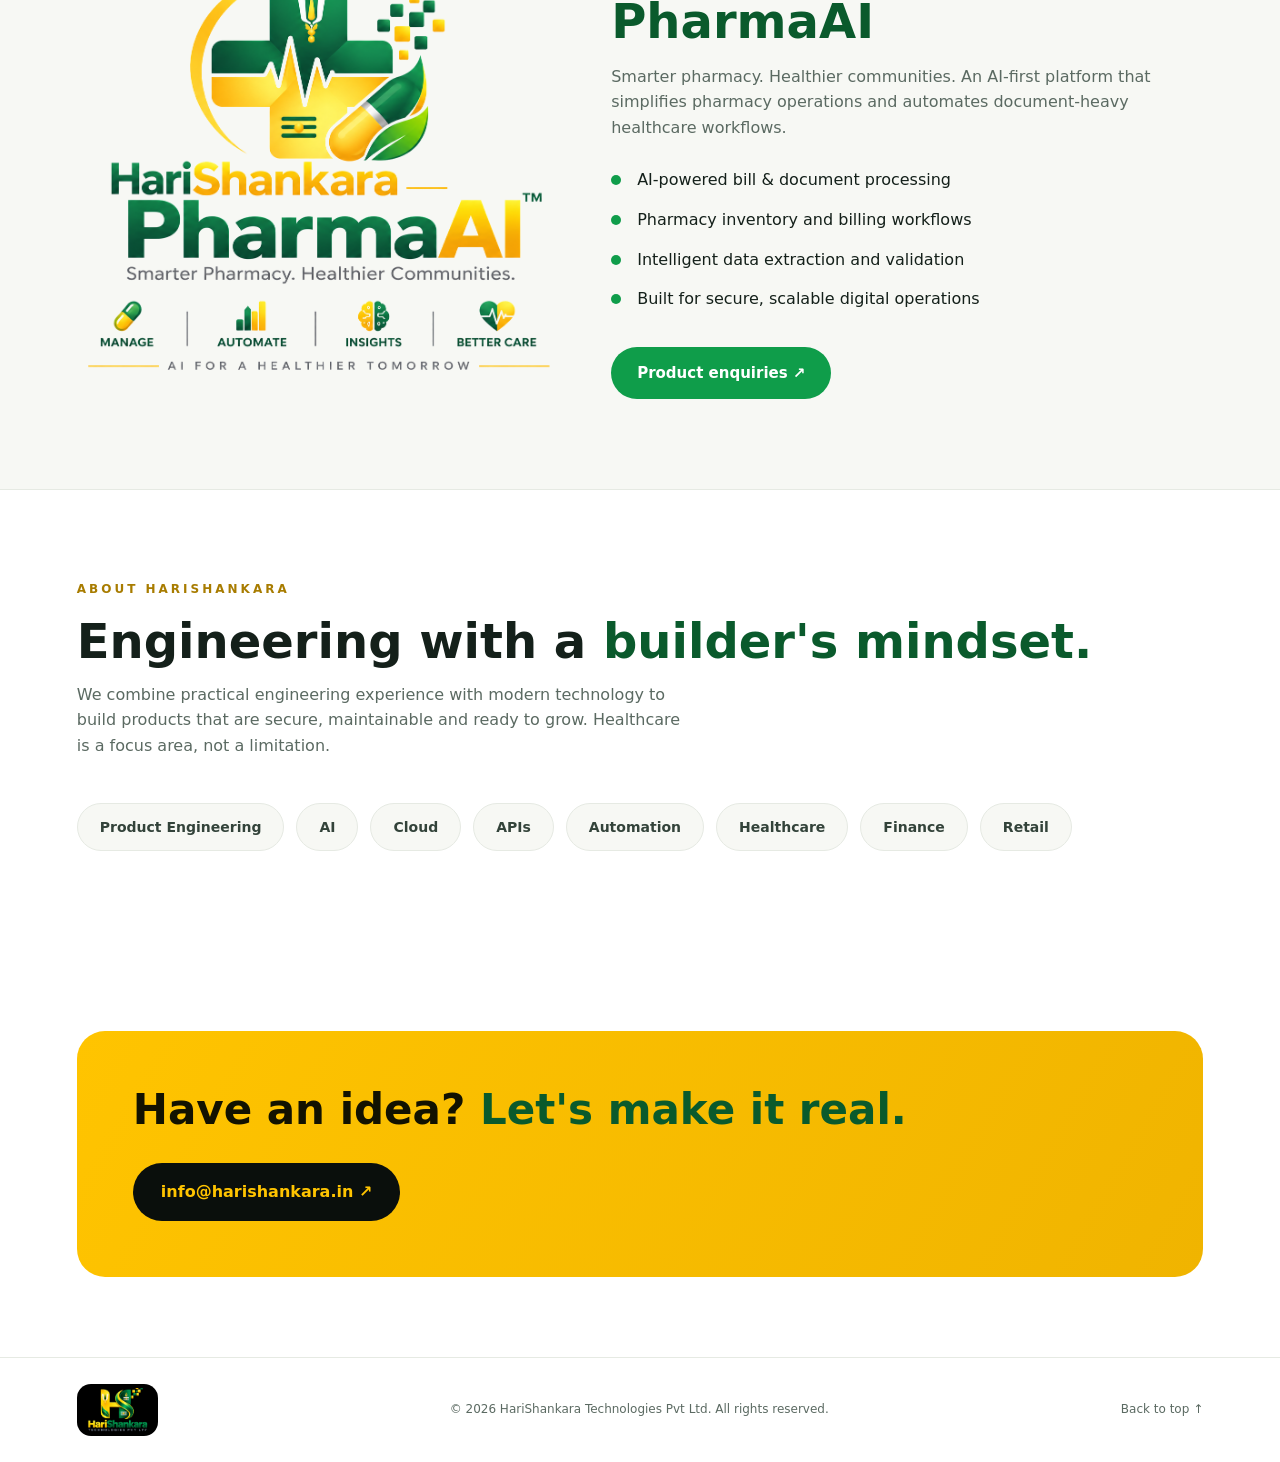
==== commit 43a1f714: "feat: update favicon and logos, enhance theme color and footer scripts" ====
--- a/index.html
+++ b/index.html
@@ -12,6 +12,7 @@
     <meta property="og:description" content="Software, AI, SaaS and digital solutions for modern businesses.">
     <meta property="og:image" content="https://harishankara.in/assets/technologies-logo.png">
     <meta name="twitter:card" content="summary">
+    <meta name="theme-color" content="#ffffff">
     <link rel="stylesheet" href="styles.css">
 </head>
 
@@ -76,6 +77,8 @@
         <a href="#home">Back to top ↑</a>
     </footer>
     <script src="script.js"></script>
+    <script data-goatcounter="https://harishankara.goatcounter.com/count"
+        async src="//gc.zgo.at/count.js"></script>
 </body>
 
 </html>
--- a/styles.css
+++ b/styles.css
@@ -1,57 +1,56 @@
-:root{--green:#0f6b3a;--deep:#0b3d24;--red:#c8161d;--gold:#f2b61f;--ivory:#fffaf0;--ink:#1d2a22;--muted:#5d6b62;--line:#eadfc6}
+:root{--bg:#ffffff;--soft:#f7f8f4;--green:#0f9d4a;--deep:#0a5a2c;--gold:#ffc400;--gold-text:#a87c00;--ink:#14201a;--muted:#5b6a62;--line:#e6eae3}
 *{box-sizing:border-box;margin:0;padding:0}
 html{scroll-behavior:smooth}
-body{font-family:Inter,system-ui,Segoe UI,Arial,sans-serif;background:var(--ivory);color:var(--ink);line-height:1.6}
+body{font-family:Inter,system-ui,Segoe UI,Arial,sans-serif;background:var(--bg);color:var(--ink);line-height:1.6}
 a{color:inherit;text-decoration:none}
 h1,h2,h3{font-family:Manrope,Inter,system-ui,sans-serif;line-height:1.1}
-em{font-style:normal;color:var(--red)}
-.top{height:6px;background:linear-gradient(90deg,var(--green) 0 40%,var(--gold) 40% 60%,var(--red) 60%)}
-.nav{height:84px;display:flex;align-items:center;justify-content:space-between;padding:0 6vw;background:var(--ivory);border-bottom:1px solid var(--line);position:sticky;top:0;z-index:20}
-.nav .logo{height:64px;width:auto}
-.nav nav{display:flex;align-items:center;gap:26px;font-size:14px;font-weight:600}
-.nav nav a:hover{color:var(--red)}
-.nav-cta{background:var(--red);color:#fff!important;padding:10px 20px;border-radius:999px}
-.menu{display:none;background:none;border:0;font-size:26px;cursor:pointer}
-.hero{display:grid;grid-template-columns:1.1fr .9fr;gap:40px;align-items:center;padding:80px 6vw;background:radial-gradient(circle at 85% 20%,#fff3cf,transparent 45%),var(--ivory)}
-.eyebrow{font-size:12px;font-weight:800;letter-spacing:3px;color:var(--green);margin-bottom:16px}
-.hero h1{font-size:clamp(38px,5.4vw,68px);color:var(--deep)}
+em{font-style:normal;color:var(--deep)}
+.top{height:6px;background:linear-gradient(90deg,var(--gold) 0 50%,var(--green) 50%)}
+.nav{height:84px;display:flex;align-items:center;justify-content:space-between;padding:0 6vw;background:#ffffffee;backdrop-filter:blur(12px);border-bottom:1px solid var(--line);position:sticky;top:0;z-index:20}
+.nav .logo,footer img{height:60px;width:auto;background:#000;border-radius:14px;padding:4px 10px}
+.nav nav{display:flex;align-items:center;gap:26px;font-size:14px;font-weight:600;color:#33433a}
+.nav nav a:hover{color:var(--deep)}
+.nav-cta{background:var(--gold);color:#121200!important;padding:10px 20px;border-radius:999px}
+.menu{display:none;background:none;border:0;font-size:26px;cursor:pointer;color:var(--ink)}
+.hero{display:grid;grid-template-columns:1.1fr .9fr;gap:40px;align-items:center;padding:80px 6vw;background:radial-gradient(circle at 85% 30%,#0f9d4a1a,transparent 50%),radial-gradient(circle at 5% 95%,#ffc40020,transparent 40%),var(--bg)}
+.eyebrow{font-size:12px;font-weight:800;letter-spacing:3px;color:var(--gold-text);margin-bottom:16px}
+.hero h1{font-size:clamp(38px,5.4vw,68px);color:var(--ink)}
 .hero p{margin:22px 0 30px;max-width:560px;color:var(--muted);font-size:18px}
 .btn{display:inline-block;padding:14px 26px;border-radius:999px;font-weight:700;font-size:15px}
-.btn.primary{background:var(--green);color:#fff}
-.btn.ghost{border:2px solid var(--green);color:var(--green);margin-left:10px}
+.btn.primary{background:var(--gold);color:#121200}
+.btn.primary:hover{background:#ffd23d}
+.btn.ghost{border:2px solid var(--green);color:var(--deep);margin-left:10px}
+.btn.ghost:hover{background:#0f9d4a14}
 .hero-logo{display:grid;place-items:center}
-.hero-logo img{width:min(440px,90%);border-radius:50%;box-shadow:0 30px 80px #0b3d242e;background:#fff;padding:26px}
-.tagline{background:var(--green);color:#fff;text-align:center;padding:16px 6vw;font-weight:700;letter-spacing:3px;font-size:13px}
+.hero-logo .logo-circle{width:min(440px,90%);aspect-ratio:1;border-radius:50%;background:#000;box-shadow:0 30px 80px #0a5a2c33,0 0 0 8px #ffc40026;display:grid;place-items:center;overflow:hidden}
+.hero-logo .logo-circle img{width:78%;height:78%;object-fit:contain}
+.tagline{background:linear-gradient(90deg,var(--deep),var(--green));color:#fff;text-align:center;padding:16px 6vw;font-weight:700;letter-spacing:3px;font-size:13px}
 .tagline i{color:var(--gold);font-style:normal;margin:0 14px}
 .section{padding:90px 6vw}
-.section h2{font-size:clamp(30px,4vw,48px);color:var(--deep);margin-bottom:14px}
+.section h2{font-size:clamp(30px,4vw,48px);color:var(--ink);margin-bottom:14px}
 .lead{color:var(--muted);max-width:620px;margin-bottom:44px}
 .cards{display:grid;grid-template-columns:repeat(4,1fr);gap:20px}
-.card{background:#fff;border:1px solid var(--line);border-top:5px solid var(--green);border-radius:18px;padding:28px}
-.card:nth-child(2){border-top-color:var(--red)}
-.card:nth-child(3){border-top-color:var(--gold)}
-.card h3{font-size:19px;margin-bottom:10px;color:var(--deep)}
+.card{background:#fff;border:1px solid var(--line);border-top:4px solid var(--gold);border-radius:18px;padding:28px;box-shadow:0 10px 30px #0a5a2c0d;transition:transform .2s,box-shadow .2s}
+.card:hover{transform:translateY(-4px);box-shadow:0 18px 40px #0a5a2c1f}
+.card:nth-child(even){border-top-color:var(--green)}
+.card h3{font-size:19px;margin-bottom:10px;color:var(--ink)}
 .card p{color:var(--muted);font-size:15px}
-.product{display:grid;grid-template-columns:.8fr 1.2fr;gap:50px;align-items:center;padding:90px 6vw;background:var(--deep);color:#fff}
-.product img{width:100%;max-width:420px;border-radius:24px;background:#fff;padding:14px;justify-self:center}
+.product{display:grid;grid-template-columns:.9fr 1.1fr;gap:50px;align-items:center;padding:90px 6vw;background:var(--soft);border-top:1px solid var(--line);border-bottom:1px solid var(--line)}
+.product img{width:100%;max-width:480px;justify-self:center}
 .product h2{font-size:clamp(30px,4vw,48px);margin-bottom:16px}
-.product h2 em{color:var(--gold)}
-.product .eyebrow{color:var(--gold)}
-.product p{color:#cfe3d6;margin-bottom:20px;max-width:560px}
+.product p{color:var(--muted);margin-bottom:20px;max-width:560px}
 .product ul{list-style:none;margin-bottom:28px}
 .product li{padding:7px 0 7px 26px;position:relative}
-.product li:before{content:"";position:absolute;left:0;top:15px;width:10px;height:10px;border-radius:50%;background:var(--gold)}
-.btn.gold{background:var(--gold);color:var(--deep)}
+.product li:before{content:"";position:absolute;left:0;top:15px;width:10px;height:10px;border-radius:50%;background:var(--green)}
+.btn.gold{background:var(--green);color:#fff}
 .chips{display:flex;flex-wrap:wrap;gap:12px}
-.chips span{background:#fff;border:1px solid var(--line);padding:12px 22px;border-radius:999px;font-weight:600;font-size:14px}
-.contact{margin:0 6vw 80px;padding:56px;border-radius:28px;background:linear-gradient(120deg,var(--red),#8f0f15);color:#fff;display:flex;justify-content:space-between;align-items:center;gap:30px;flex-wrap:wrap}
-.contact h2{color:#fff;font-size:clamp(28px,3.6vw,42px)}
-.contact h2 em{color:var(--gold)}
-.contact a.mail{background:#fff;color:var(--red);padding:16px 28px;border-radius:999px;font-weight:800}
-footer{display:flex;justify-content:space-between;align-items:center;gap:20px;padding:26px 6vw;border-top:1px solid var(--line);font-size:12px;color:var(--muted)}
-footer img{height:56px}
+.chips span{background:var(--soft);border:1px solid var(--line);padding:12px 22px;border-radius:999px;font-weight:600;font-size:14px;color:#33433a}
+.contact{margin:90px 6vw 80px;padding:56px;border-radius:28px;background:linear-gradient(120deg,var(--gold),#f0b400);color:#121200;display:flex;justify-content:space-between;align-items:center;gap:30px;flex-wrap:wrap}
+.contact h2{color:#121200;font-size:clamp(28px,3.6vw,42px)}
+.contact h2 em{color:var(--deep)}
+.contact a.mail{background:#0a0f0c;color:var(--gold);padding:16px 28px;border-radius:999px;font-weight:800}
+footer{display:flex;justify-content:space-between;align-items:center;gap:20px;padding:26px 6vw;border-top:1px solid var(--line);font-size:12px;color:var(--muted);background:#fff}
+footer img{height:52px}
+footer a:hover{color:var(--deep)}
 @media(max-width:900px){.hero,.product{grid-template-columns:1fr}.cards{grid-template-columns:1fr 1fr}.nav nav{display:none}.menu{display:block}.hero-logo{order:-1}}
 @media(max-width:560px){.cards{grid-template-columns:1fr}.contact{padding:32px}footer{flex-direction:column;align-items:flex-start}.btn.ghost{margin:12px 0 0}}
-.hero-logo .logo-circle{width:min(440px,90%);aspect-ratio:1;border-radius:50%;background:#fff;box-shadow:0 30px 80px #0b3d242e;display:grid;place-items:center}
-.hero-logo .logo-circle img{width:76%;height:76%;object-fit:contain;border-radius:0;padding:0;box-shadow:none;background:none}
-.nav .logo,footer img{mix-blend-mode:multiply}
